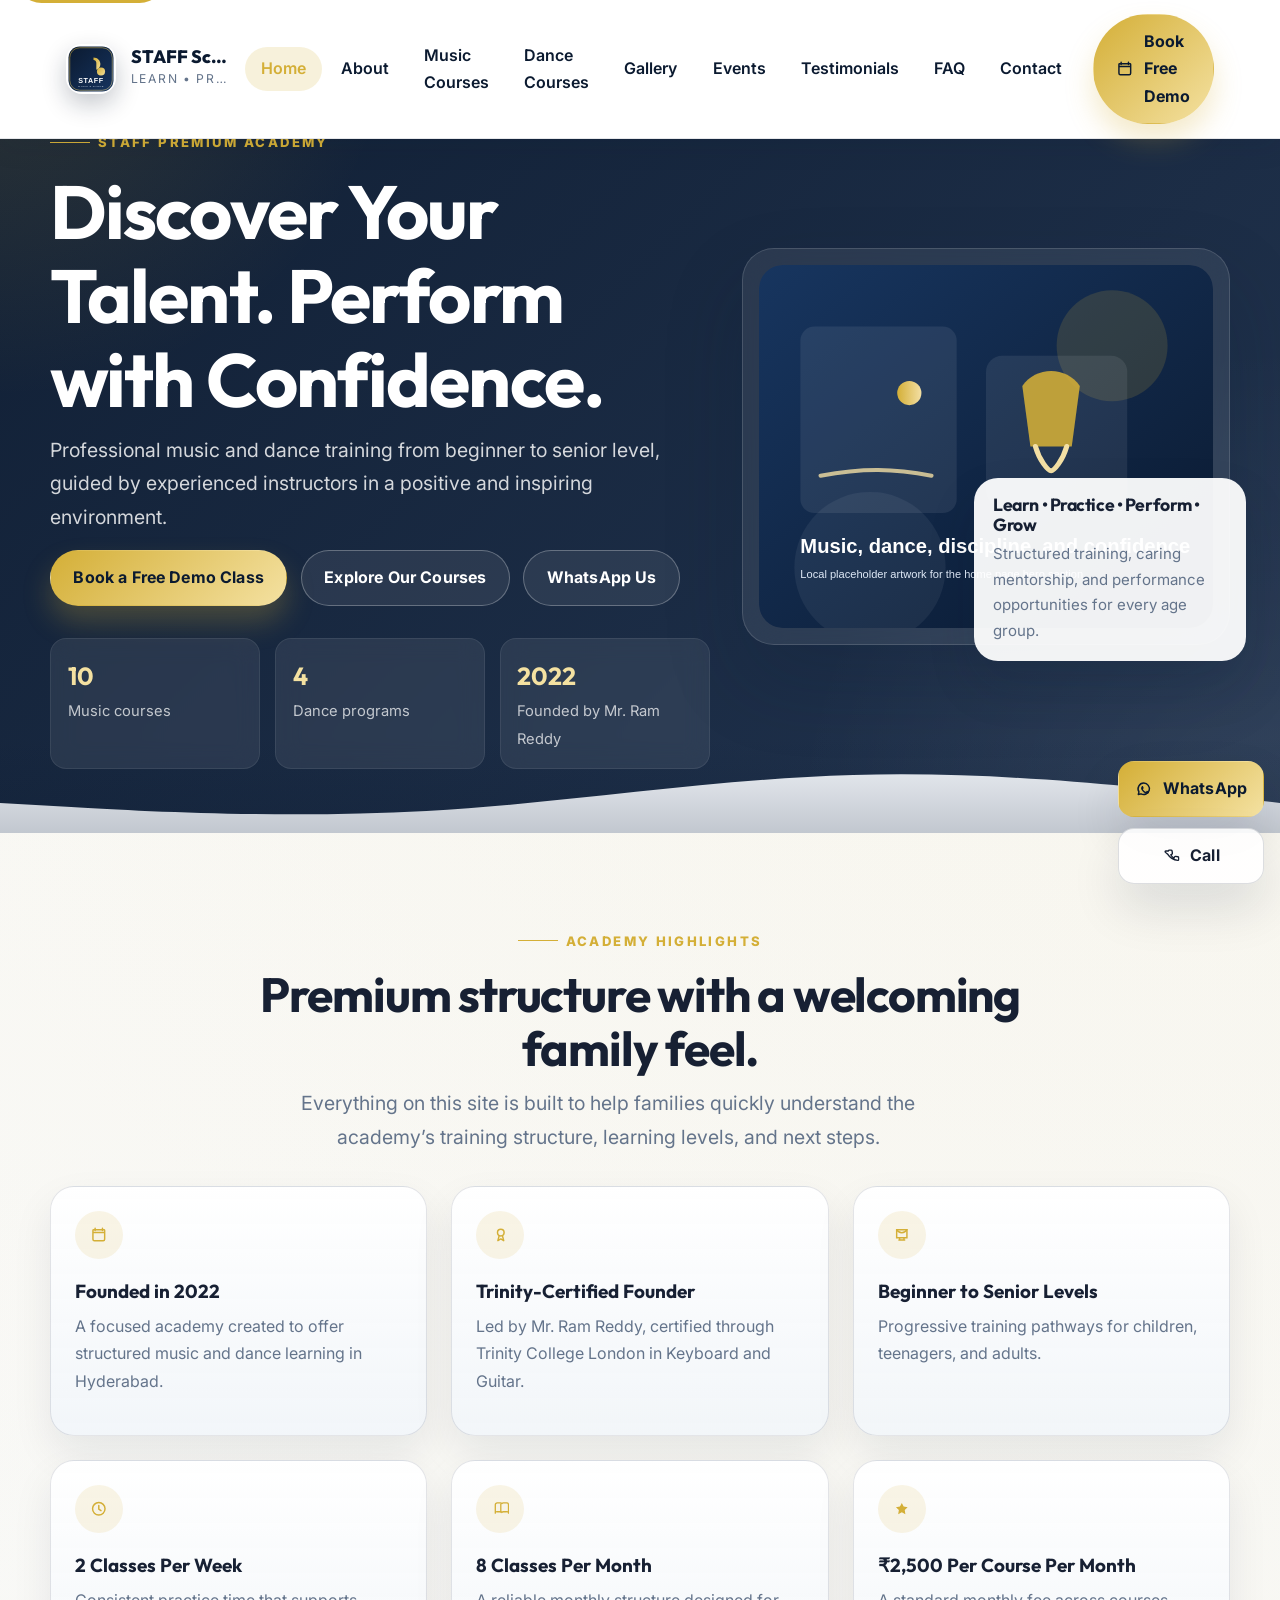
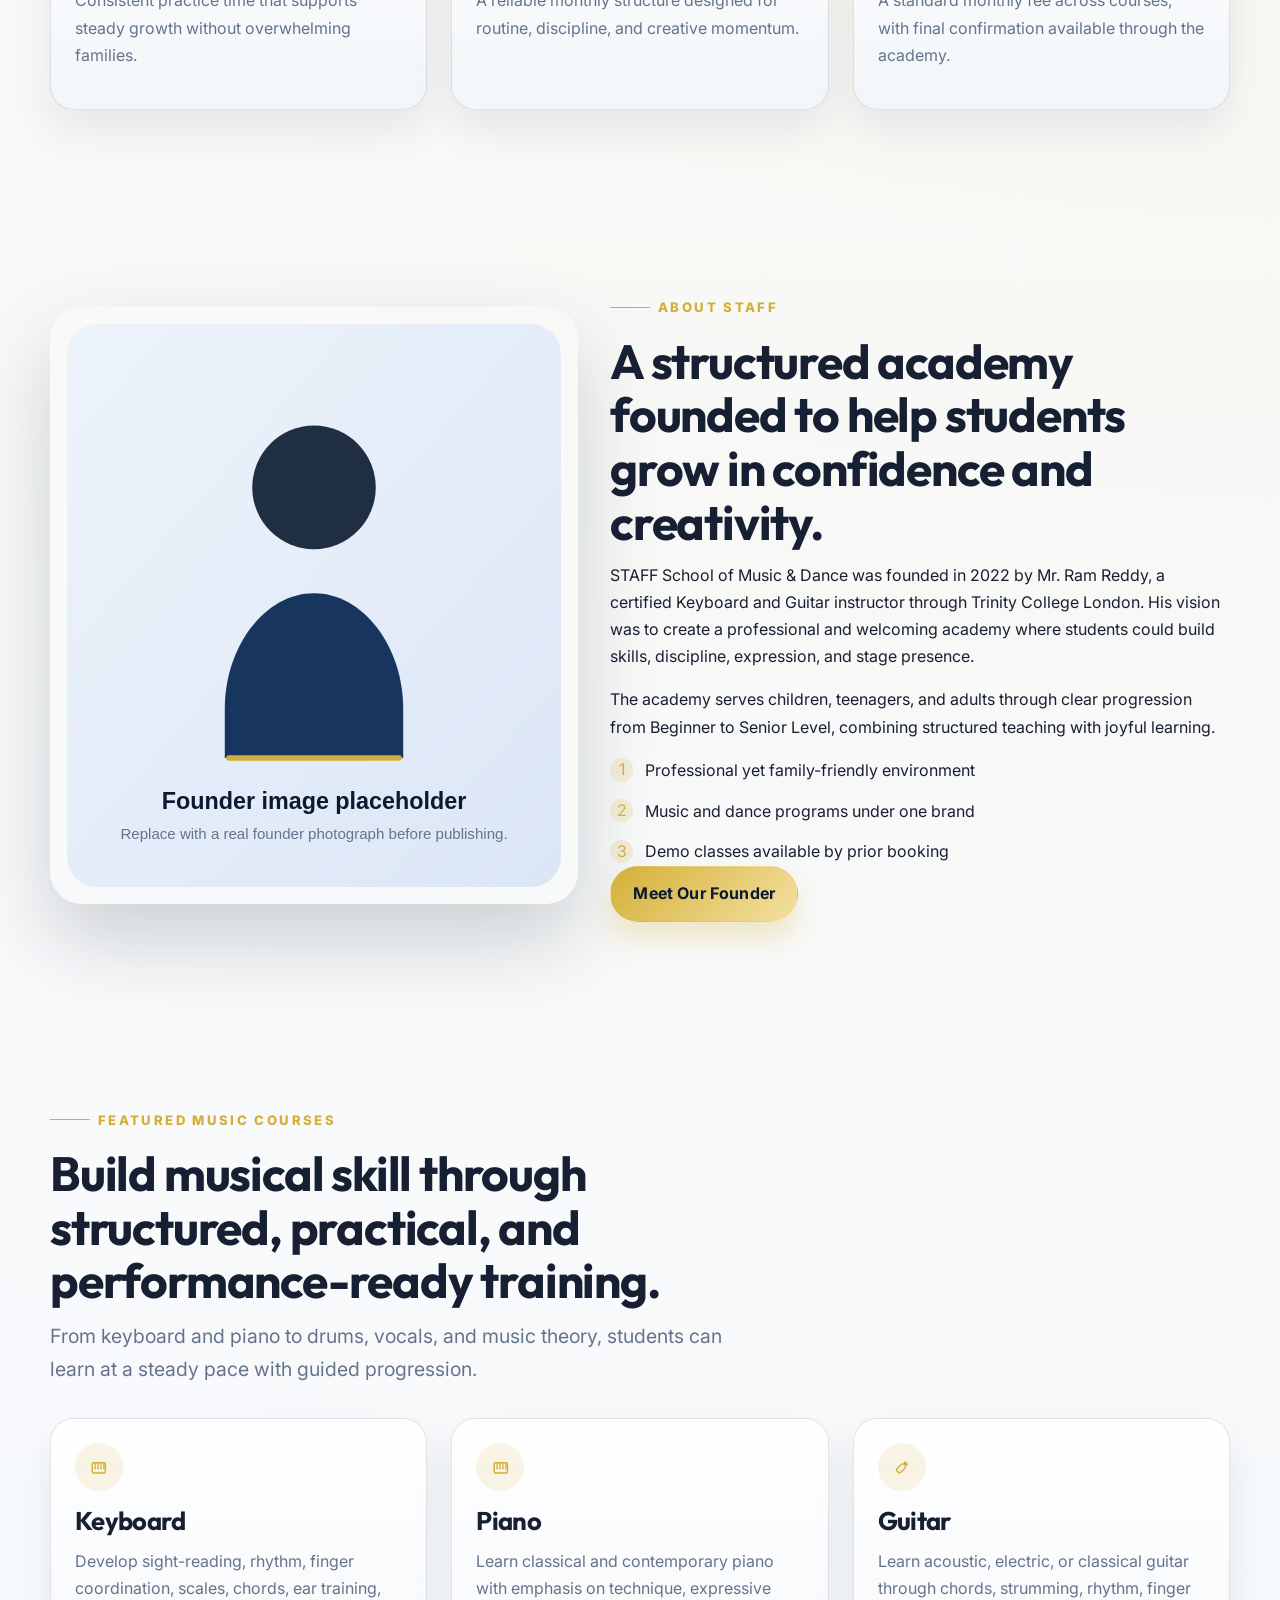
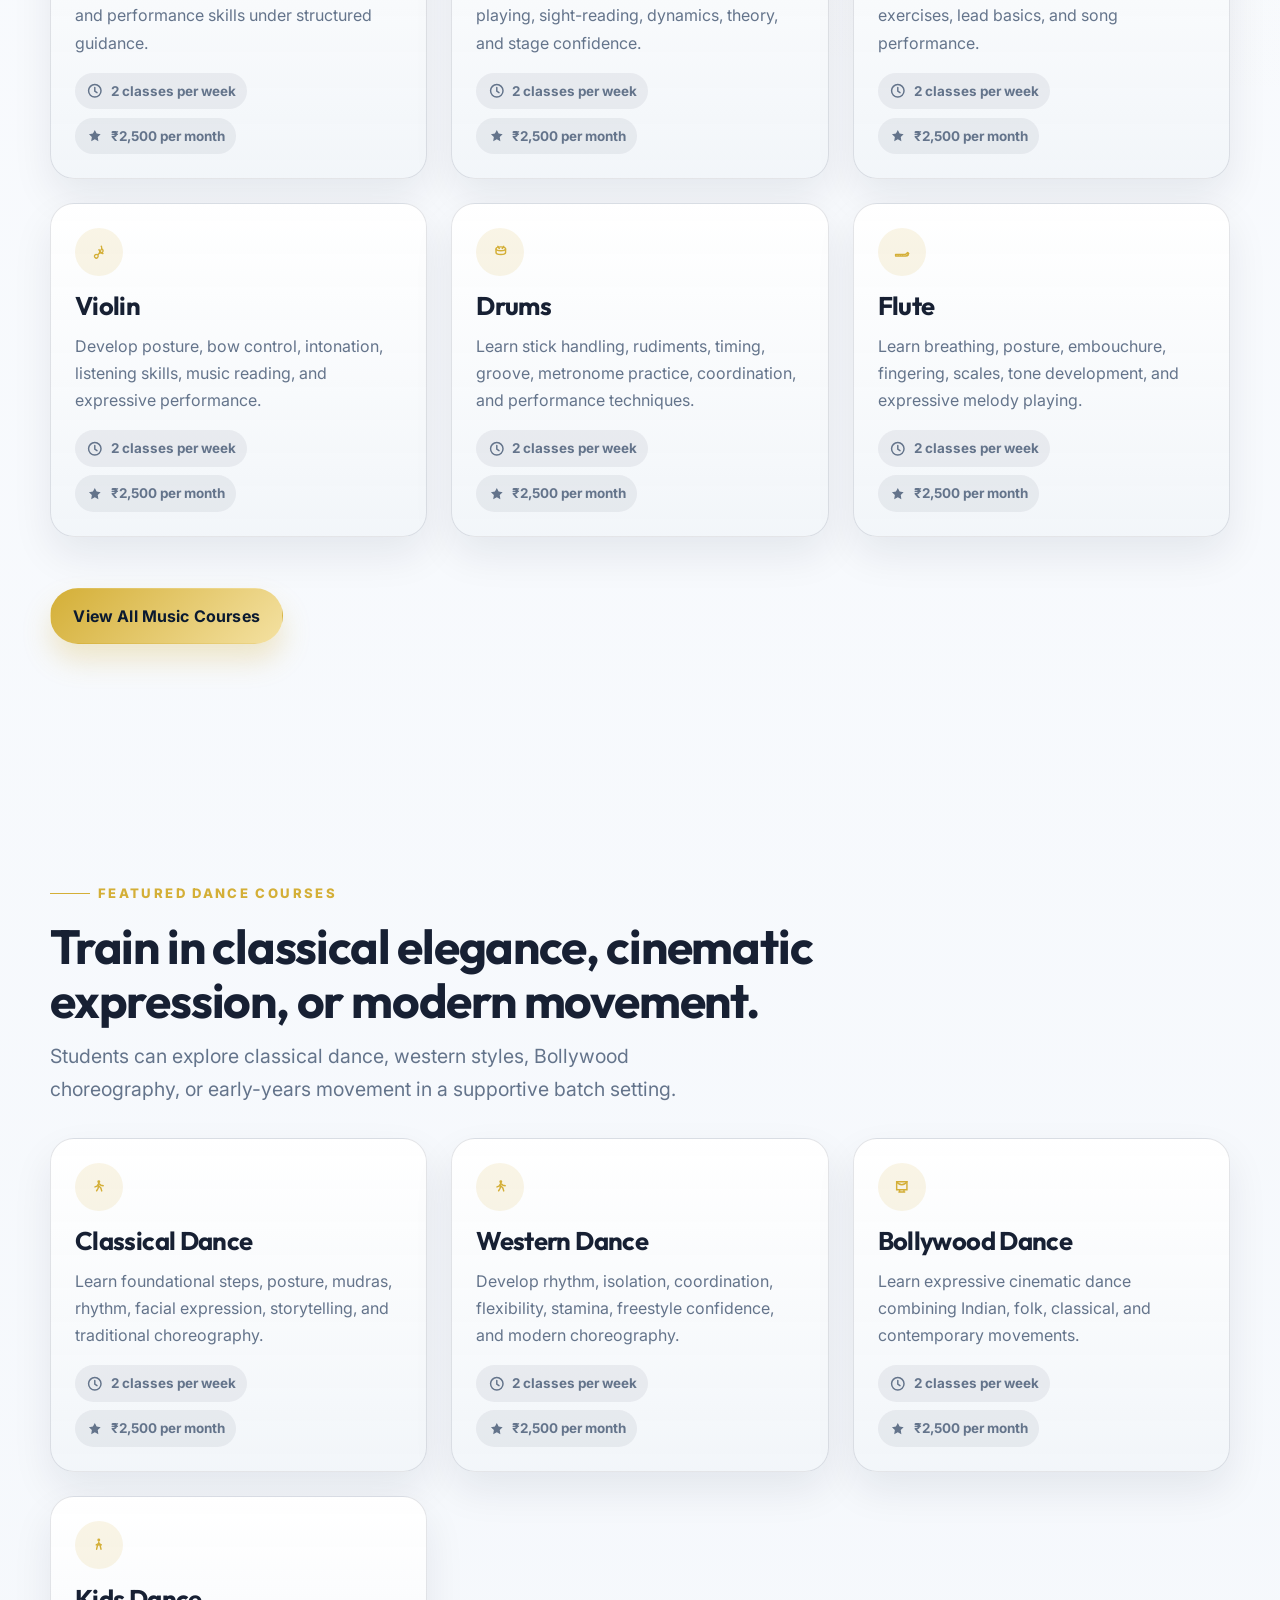
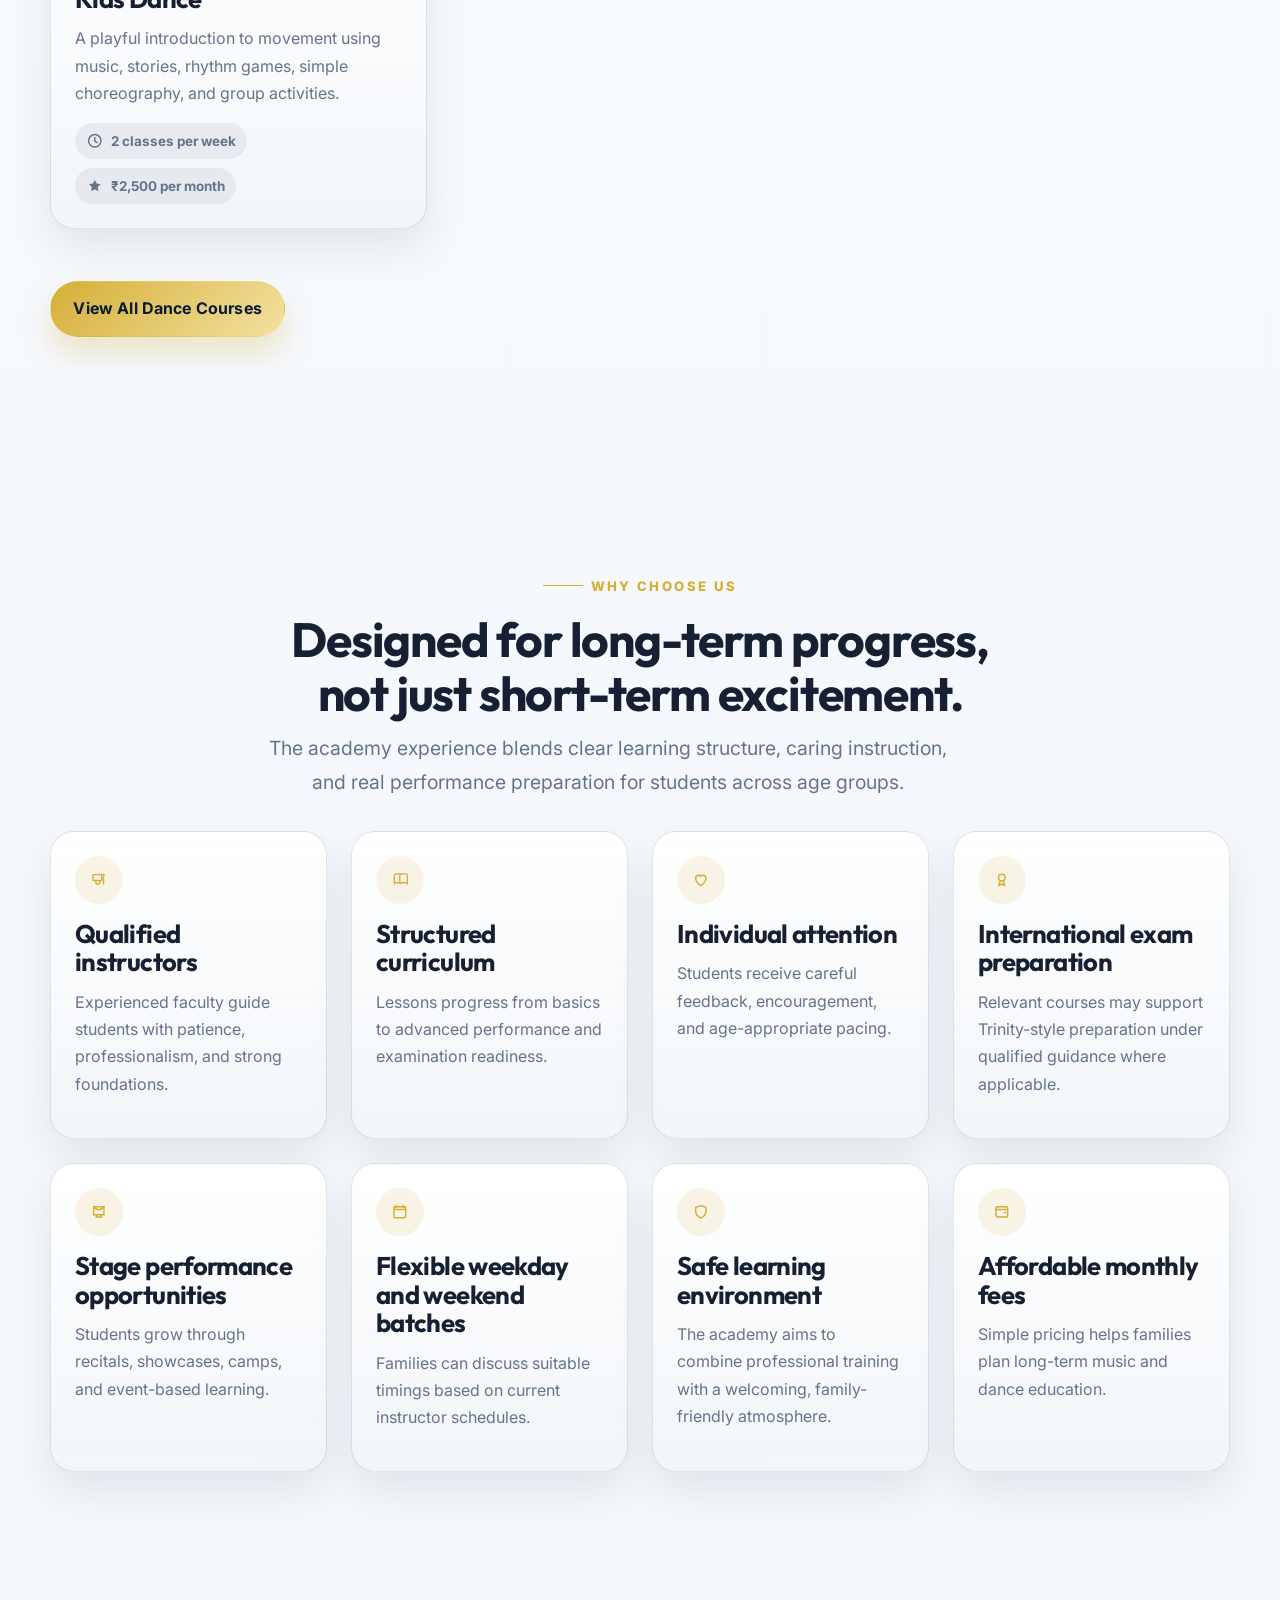
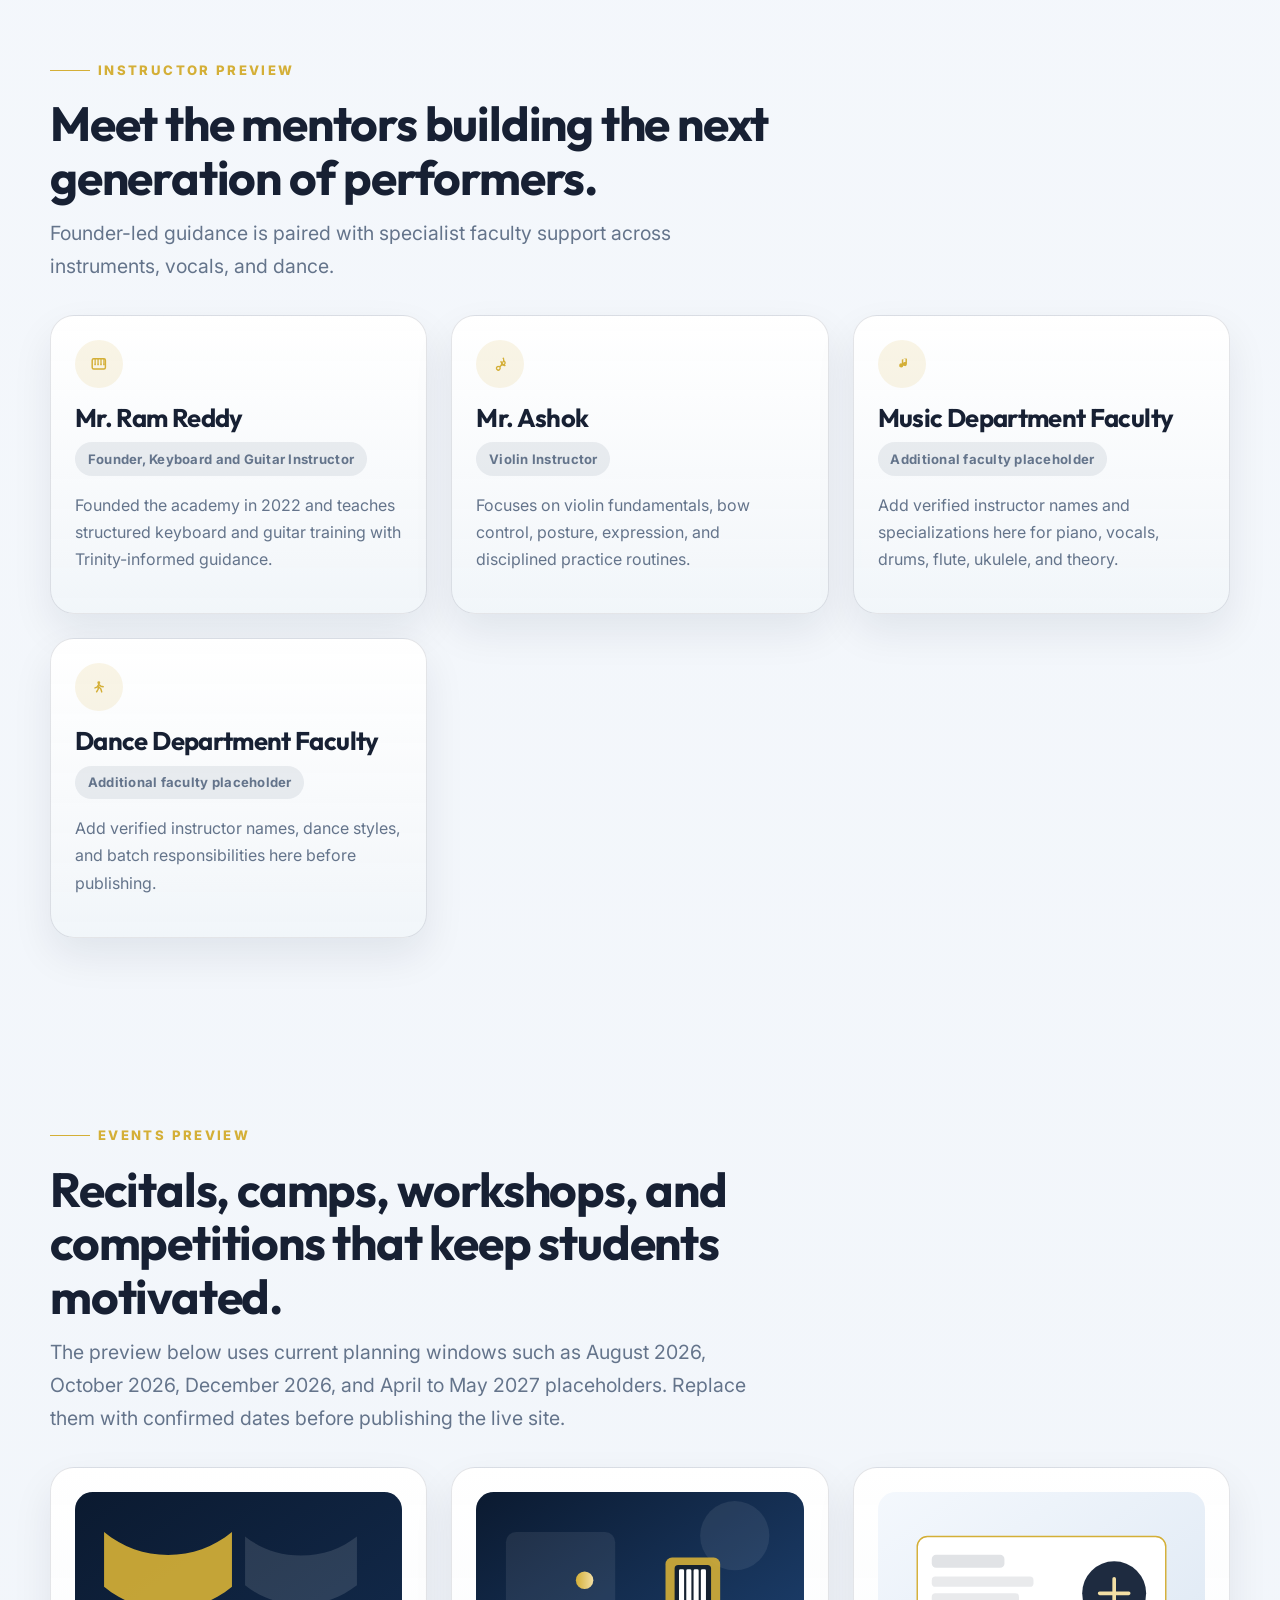
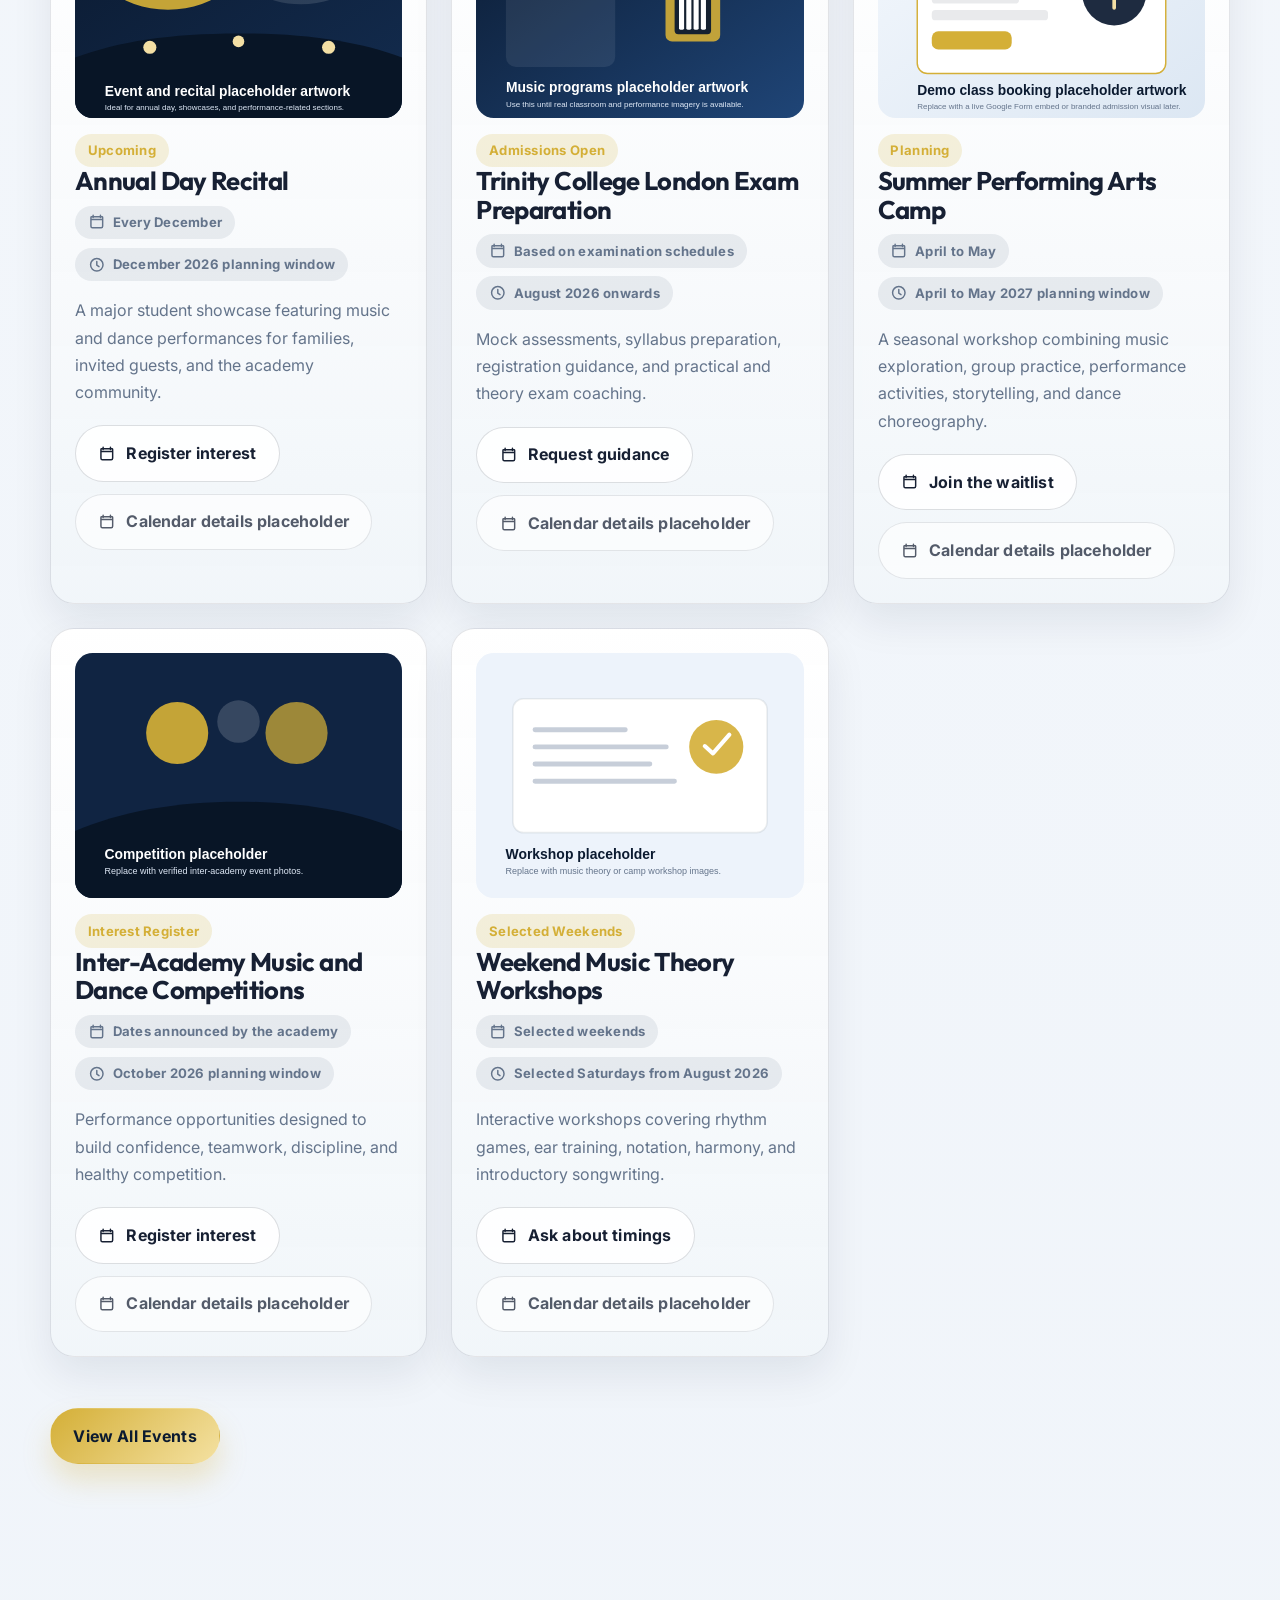
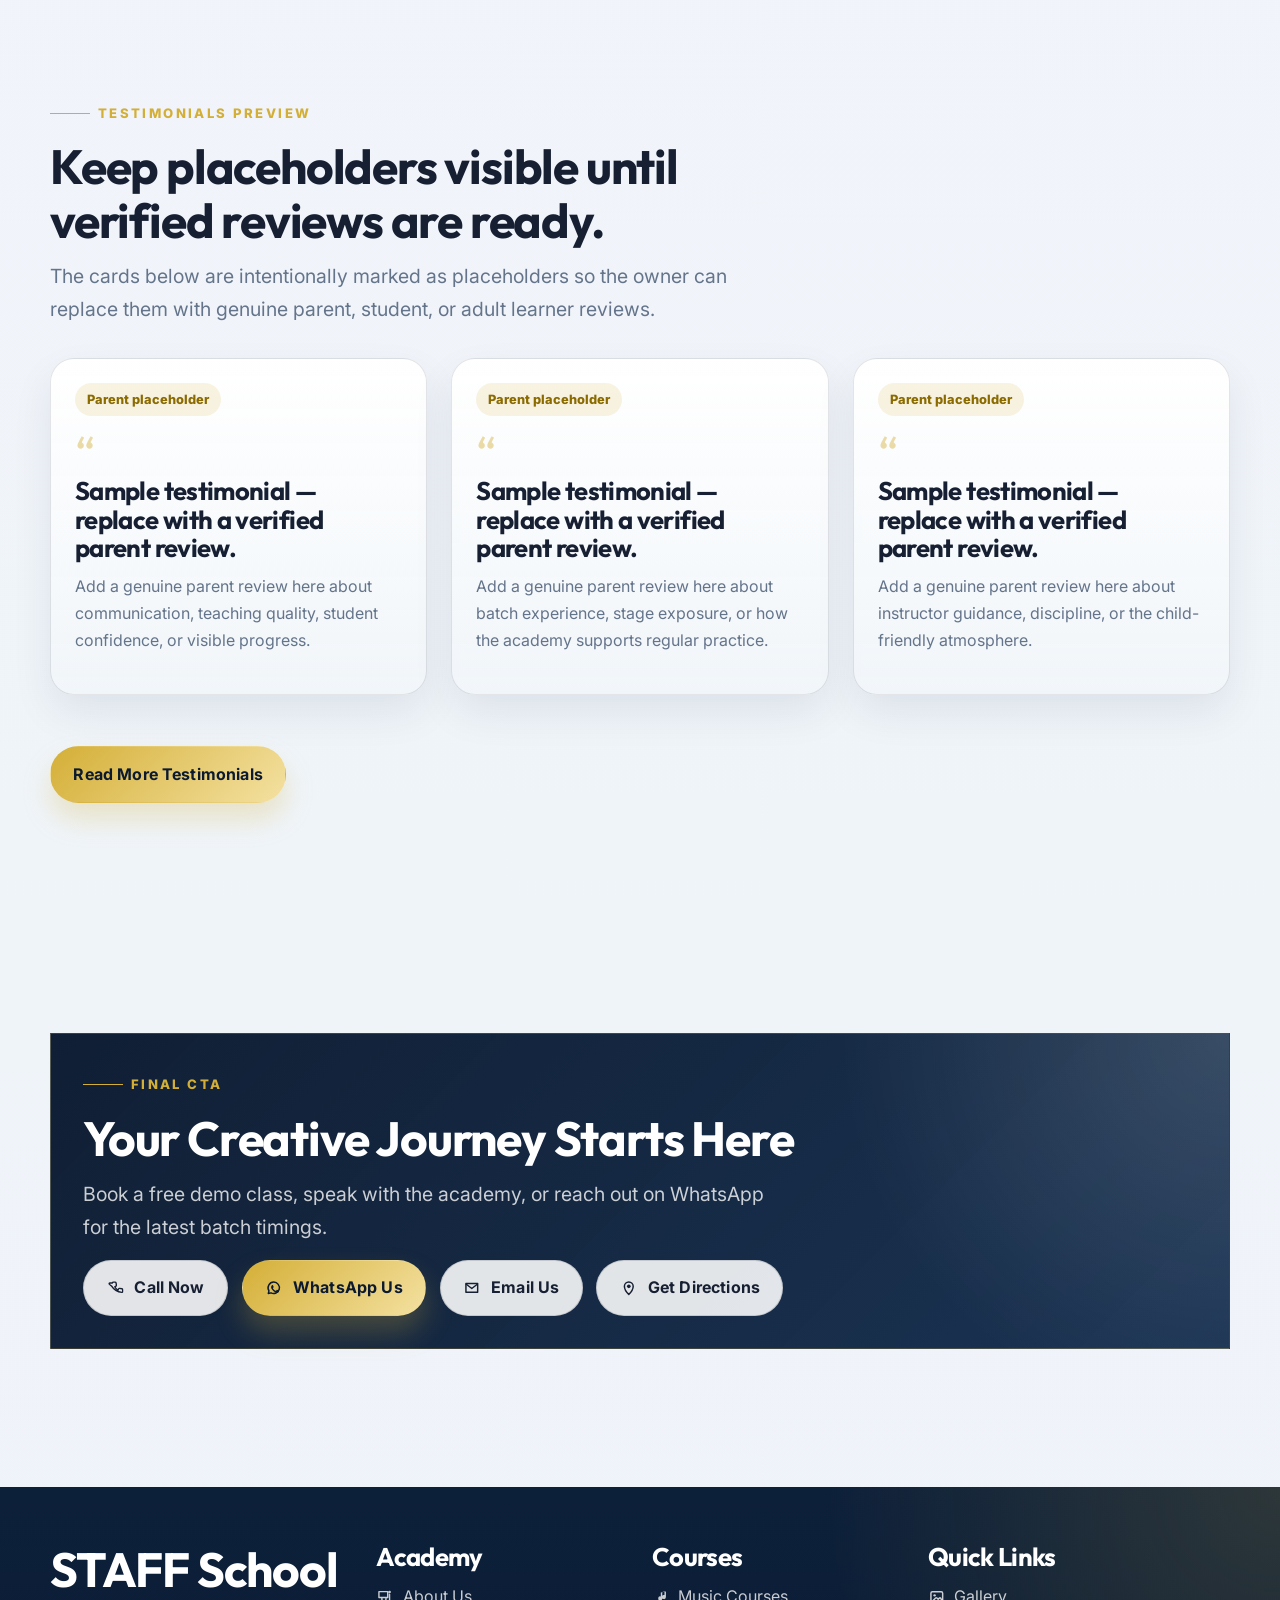
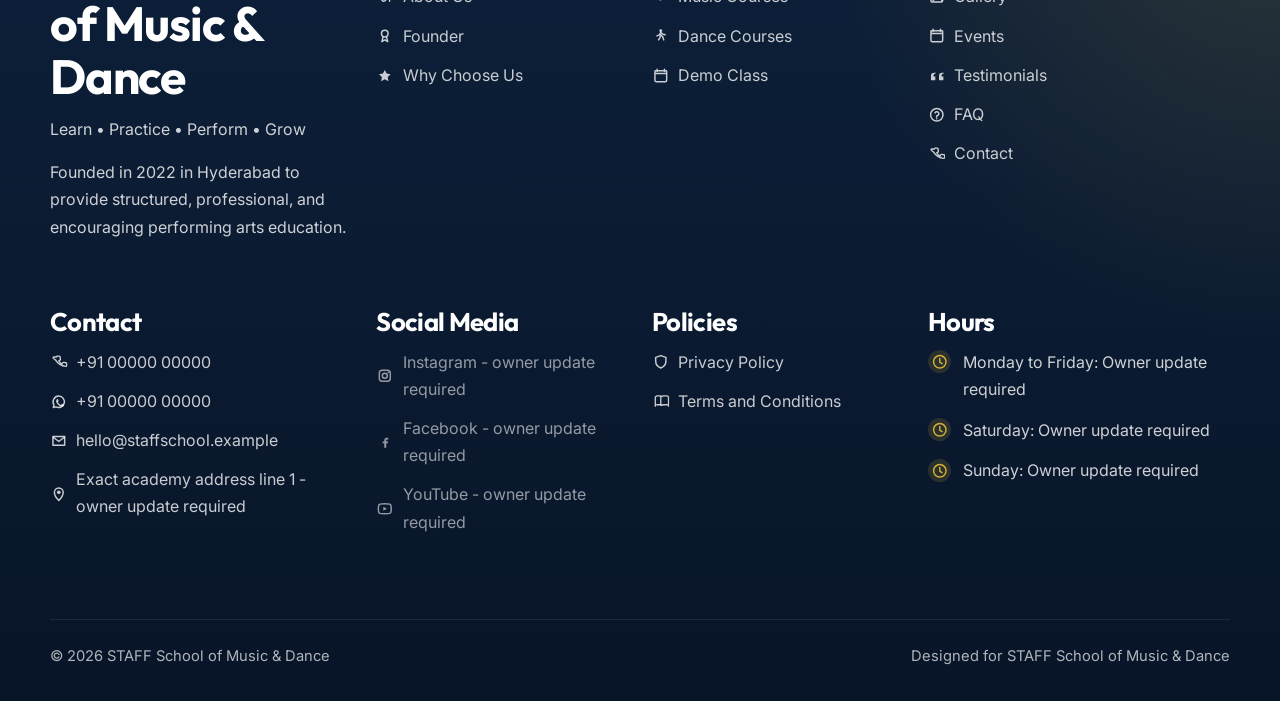
==== index.html @ 7f3d0a4c "Initial website rebuild" ====
<!DOCTYPE html>
<html lang="en">
  <head>
    <meta charset="UTF-8" />
    <meta name="viewport" content="width=device-width, initial-scale=1.0" />
    <title>STAFF School of Music &amp; Dance | Premium Music &amp; Dance Academy in Hyderabad</title>
    <meta
      name="description"
      content="Discover premium music and dance training in Hyderabad for children, teenagers, and adults at STAFF School of Music & Dance."
    />
    <!-- Replace YOUR-GITHUB-USERNAME in canonical and OG URLs before publishing. -->
    <link rel="canonical" href="https://YOUR-GITHUB-USERNAME.github.io/staff-school-website/" />
    <meta property="og:title" content="STAFF School of Music &amp; Dance" />
    <meta
      property="og:description"
      content="Professional music and dance training from beginner to senior level in a welcoming, performance-focused academy."
    />
    <meta property="og:type" content="website" />
    <meta property="og:url" content="https://YOUR-GITHUB-USERNAME.github.io/staff-school-website/" />
    <meta
      property="og:image"
      content="https://YOUR-GITHUB-USERNAME.github.io/staff-school-website/assets/images/og-cover.svg"
    />
    <meta name="twitter:card" content="summary_large_image" />
    <meta name="twitter:title" content="STAFF School of Music &amp; Dance" />
    <meta
      name="twitter:description"
      content="Learn, practice, perform, and grow through structured music and dance education in Hyderabad."
    />
    <meta
      name="twitter:image"
      content="https://YOUR-GITHUB-USERNAME.github.io/staff-school-website/assets/images/og-cover.svg"
    />
    <link rel="preconnect" href="https://fonts.googleapis.com" />
    <link rel="preconnect" href="https://fonts.gstatic.com" crossorigin />
    <link
      href="https://fonts.googleapis.com/css2?family=Inter:wght@400;500;600;700;800&family=Outfit:wght@500;600;700;800&display=swap"
      rel="stylesheet"
    />
    <link rel="stylesheet" href="assets/css/styles.css" />
    <script src="assets/js/config.js" defer></script>
    <script src="assets/js/main.js" defer></script>
  </head>
  <body data-page="home">
    <a class="skip-link" href="#main-content">Skip to content</a>
    <div data-site-header></div>

    <main id="main-content">
      <section class="hero-home">
        <div class="container hero-grid">
          <div class="hero-copy" data-reveal>
            <span class="eyebrow">STAFF Premium Academy</span>
            <h1>Discover Your Talent. Perform with Confidence.</h1>
            <p class="lead">
              Professional music and dance training from beginner to senior level, guided by experienced instructors in
              a positive and inspiring environment.
            </p>
            <div class="button-row">
              <a
                class="button button-primary"
                data-bind-href="forms.demoFormUrl"
                href="demo-class.html"
                target="_blank"
                rel="noreferrer"
                >Book a Free Demo Class</a
              >
              <a class="button button-ghost" href="music-courses.html">Explore Our Courses</a>
              <a class="button button-ghost" data-bind-href="contact.whatsappHref" href="#">WhatsApp Us</a>
            </div>
            <div class="hero-kpis">
              <div class="hero-kpi">
                <strong>10</strong>
                <span>Music courses</span>
              </div>
              <div class="hero-kpi">
                <strong>4</strong>
                <span>Dance programs</span>
              </div>
              <div class="hero-kpi">
                <strong>2022</strong>
                <span>Founded by Mr. Ram Reddy</span>
              </div>
            </div>
          </div>
          <div class="hero-art" data-reveal>
            <div class="image-card">
              <img
                src="assets/images/hero-studio.svg"
                alt="Illustrated placeholder showing a premium music and dance training studio concept"
                width="900"
                height="720"
              />
            </div>
            <aside class="floating-card">
              <h3>Learn • Practice • Perform • Grow</h3>
              <p>Structured training, caring mentorship, and performance opportunities for every age group.</p>
            </aside>
          </div>
        </div>
        <svg class="hero-wave" viewBox="0 0 1440 120" preserveAspectRatio="none" aria-hidden="true">
          <path
            fill="currentColor"
            d="M0,80L80,85.3C160,91,320,101,480,90.7C640,80,800,48,960,42.7C1120,37,1280,59,1360,69.3L1440,80L1440,120L1360,120C1280,120,1120,120,960,120C800,120,640,120,480,120C320,120,160,120,80,120L0,120Z"
          ></path>
        </svg>
      </section>

      <section class="section">
        <div class="container">
          <div class="section-head is-centered" data-reveal>
            <span class="eyebrow">Academy Highlights</span>
            <h2>Premium structure with a welcoming family feel.</h2>
            <p class="lead">
              Everything on this site is built to help families quickly understand the academy’s training structure,
              learning levels, and next steps.
            </p>
          </div>
          <div data-render="home-highlights"></div>
        </div>
      </section>

      <section class="section">
        <div class="container split-layout">
          <div class="image-card" data-reveal>
            <img
              src="assets/images/founder-placeholder.svg"
              alt="Illustrated placeholder portrait for the academy founder"
              width="720"
              height="820"
            />
          </div>
          <div data-reveal>
            <span class="eyebrow">About STAFF</span>
            <h2>A structured academy founded to help students grow in confidence and creativity.</h2>
            <p>
              STAFF School of Music &amp; Dance was founded in 2022 by Mr. Ram Reddy, a certified Keyboard and Guitar
              instructor through Trinity College London. His vision was to create a professional and welcoming academy
              where students could build skills, discipline, expression, and stage presence.
            </p>
            <p>
              The academy serves children, teenagers, and adults through clear progression from Beginner to Senior
              Level, combining structured teaching with joyful learning.
            </p>
            <ul class="check-list">
              <li><span class="list-bullet">1</span><span>Professional yet family-friendly environment</span></li>
              <li><span class="list-bullet">2</span><span>Music and dance programs under one brand</span></li>
              <li><span class="list-bullet">3</span><span>Demo classes available by prior booking</span></li>
            </ul>
            <div class="button-row">
              <a class="button button-primary" href="about.html">Meet Our Founder</a>
            </div>
          </div>
        </div>
      </section>

      <section class="section">
        <div class="container">
          <div class="section-head" data-reveal>
            <span class="eyebrow">Featured Music Courses</span>
            <h2>Build musical skill through structured, practical, and performance-ready training.</h2>
            <p class="lead">
              From keyboard and piano to drums, vocals, and music theory, students can learn at a steady pace with
              guided progression.
            </p>
          </div>
          <div data-render="featured-courses" data-course-type="music" data-limit="6"></div>
          <div class="section-sm">
            <a class="button button-primary" href="music-courses.html">View All Music Courses</a>
          </div>
        </div>
      </section>

      <section class="section">
        <div class="container">
          <div class="section-head" data-reveal>
            <span class="eyebrow">Featured Dance Courses</span>
            <h2>Train in classical elegance, cinematic expression, or modern movement.</h2>
            <p class="lead">
              Students can explore classical dance, western styles, Bollywood choreography, or early-years movement in
              a supportive batch setting.
            </p>
          </div>
          <div data-render="featured-courses" data-course-type="dance" data-limit="4"></div>
          <div class="section-sm">
            <a class="button button-primary" href="dance-courses.html">View All Dance Courses</a>
          </div>
        </div>
      </section>

      <section class="section" id="why-choose-us">
        <div class="container">
          <div class="section-head is-centered" data-reveal>
            <span class="eyebrow">Why Choose Us</span>
            <h2>Designed for long-term progress, not just short-term excitement.</h2>
            <p class="lead">
              The academy experience blends clear learning structure, caring instruction, and real performance
              preparation for students across age groups.
            </p>
          </div>
          <div data-render="why-choose-us"></div>
        </div>
      </section>

      <section class="section">
        <div class="container">
          <div class="section-head" data-reveal>
            <span class="eyebrow">Instructor Preview</span>
            <h2>Meet the mentors building the next generation of performers.</h2>
            <p class="lead">
              Founder-led guidance is paired with specialist faculty support across instruments, vocals, and dance.
            </p>
          </div>
          <div data-render="instructors" data-limit="4"></div>
        </div>
      </section>

      <section class="section">
        <div class="container">
          <div class="section-head" data-reveal>
            <span class="eyebrow">Events Preview</span>
            <h2>Recitals, camps, workshops, and competitions that keep students motivated.</h2>
            <p class="lead">
              The preview below uses current planning windows such as August 2026, October 2026, December 2026, and
              April to May 2027 placeholders. Replace them with confirmed dates before publishing the live site.
            </p>
          </div>
          <div data-render="events-grid" data-preview="true" data-limit="5"></div>
          <div class="section-sm">
            <a class="button button-primary" href="events.html">View All Events</a>
          </div>
        </div>
      </section>

      <section class="section">
        <div class="container">
          <div class="section-head" data-reveal>
            <span class="eyebrow">Testimonials Preview</span>
            <h2>Keep placeholders visible until verified reviews are ready.</h2>
            <p class="lead">
              The cards below are intentionally marked as placeholders so the owner can replace them with genuine
              parent, student, or adult learner reviews.
            </p>
          </div>
          <div data-render="testimonials" data-group="parent" data-limit="3"></div>
          <div class="section-sm">
            <a class="button button-primary" href="testimonials.html">Read More Testimonials</a>
          </div>
        </div>
      </section>

      <section class="section">
        <div class="container">
          <div class="panel-accent cta-band" data-reveal>
            <span class="eyebrow">Final CTA</span>
            <h2>Your Creative Journey Starts Here</h2>
            <p class="lead">
              Book a free demo class, speak with the academy, or reach out on WhatsApp for the latest batch timings.
            </p>
            <div data-render="contact-actions"></div>
          </div>
        </div>
      </section>
    </main>

    <div data-site-footer></div>
    <div data-floating-actions></div>
  </body>
</html>
---- assets/css/styles.css ----
:root {
  --color-navy: #0b1a30;
  --color-navy-soft: #102442;
  --color-gold: #d4af37;
  --color-gold-soft: #f4e1a1;
  --color-white: #ffffff;
  --color-soft: #f1f5f9;
  --color-soft-alt: #e7edf5;
  --color-text: #172033;
  --color-muted: #64748b;
  --color-border: rgba(11, 26, 48, 0.11);
  --color-shadow: rgba(11, 26, 48, 0.14);
  --gradient-hero: linear-gradient(135deg, rgba(11, 26, 48, 0.98), rgba(16, 36, 66, 0.92));
  --gradient-surface: linear-gradient(180deg, rgba(255, 255, 255, 0.96), rgba(241, 245, 249, 0.92));
  --gradient-accent: linear-gradient(135deg, #d4af37, #f4e1a1);
  --radius-xs: 0.75rem;
  --radius-sm: 1rem;
  --radius-md: 1.5rem;
  --radius-lg: 2rem;
  --shadow-sm: 0 18px 40px rgba(11, 26, 48, 0.08);
  --shadow-md: 0 24px 50px rgba(11, 26, 48, 0.12);
  --shadow-lg: 0 36px 80px rgba(11, 26, 48, 0.18);
  --max-width: 1180px;
  --header-offset: 5rem;
  --transition: 220ms ease;
}

*,
*::before,
*::after {
  box-sizing: border-box;
}

html {
  scroll-behavior: smooth;
}

body {
  margin: 0;
  font-family: "Inter", "Segoe UI", Roboto, Helvetica, Arial, sans-serif;
  color: var(--color-text);
  background:
    radial-gradient(circle at top right, rgba(212, 175, 55, 0.1), transparent 28%),
    linear-gradient(180deg, #fcfdff 0%, #f5f8fc 44%, #eef3f9 100%);
  line-height: 1.7;
}

body.nav-open,
body.lightbox-open {
  overflow: hidden;
}

img {
  display: block;
  max-width: 100%;
}

a {
  color: inherit;
  text-decoration: none;
}

button,
input,
select,
textarea {
  font: inherit;
}

button {
  cursor: pointer;
}

iframe {
  width: 100%;
  border: 0;
}

h1,
h2,
h3,
h4,
h5,
h6 {
  margin: 0 0 0.75rem;
  font-family: "Outfit", "Avenir Next", "Segoe UI", sans-serif;
  line-height: 1.12;
  letter-spacing: -0.025em;
}

h1 {
  font-size: clamp(2.5rem, 6vw, 4.7rem);
}

h2 {
  font-size: clamp(2rem, 4vw, 3rem);
}

h3 {
  font-size: clamp(1.25rem, 2vw, 1.6rem);
}

p {
  margin: 0 0 1rem;
}

ul,
ol {
  margin: 0;
  padding-left: 1.2rem;
}

::selection {
  background: rgba(212, 175, 55, 0.28);
}

:focus-visible {
  outline: 3px solid rgba(212, 175, 55, 0.72);
  outline-offset: 3px;
}

.skip-link {
  position: absolute;
  left: 1rem;
  top: -3rem;
  z-index: 999;
  padding: 0.75rem 1rem;
  border-radius: 999px;
  background: var(--color-gold);
  color: var(--color-navy);
  font-weight: 700;
  transition: top var(--transition);
}

.skip-link:focus {
  top: 1rem;
}

.container {
  width: min(var(--max-width), calc(100% - 2rem));
  margin: 0 auto;
}

.section {
  padding: clamp(4rem, 7vw, 6.5rem) 0;
}

.section-sm {
  padding: clamp(2.5rem, 4vw, 3.5rem) 0;
}

.section-head {
  max-width: 48rem;
  margin-bottom: 2rem;
}

.section-head.is-centered {
  margin-inline: auto;
  text-align: center;
}

.eyebrow {
  display: inline-flex;
  align-items: center;
  gap: 0.5rem;
  margin-bottom: 1rem;
  color: var(--color-gold);
  font-size: 0.82rem;
  font-weight: 800;
  letter-spacing: 0.18em;
  text-transform: uppercase;
}

.eyebrow::before {
  content: "";
  width: 2.5rem;
  height: 1px;
  background: currentColor;
}

.lead {
  font-size: clamp(1.05rem, 2vw, 1.22rem);
  color: var(--color-muted);
  max-width: 44rem;
}

.page-inner .lead {
  max-width: 42rem;
}

.surface {
  background: rgba(255, 255, 255, 0.82);
  border: 1px solid rgba(255, 255, 255, 0.55);
  backdrop-filter: blur(16px);
}

.panel {
  background: var(--gradient-surface);
  border: 1px solid var(--color-border);
  border-radius: var(--radius-md);
  box-shadow: var(--shadow-sm);
}

.panel-dark {
  color: var(--color-white);
  background:
    radial-gradient(circle at top right, rgba(212, 175, 55, 0.18), transparent 30%),
    linear-gradient(145deg, rgba(11, 26, 48, 0.97), rgba(16, 36, 66, 0.96));
  border: 1px solid rgba(212, 175, 55, 0.16);
  box-shadow: var(--shadow-md);
}

.panel-accent {
  background:
    radial-gradient(circle at top right, rgba(255, 255, 255, 0.14), transparent 32%),
    linear-gradient(135deg, rgba(11, 26, 48, 0.98), rgba(18, 43, 76, 0.96));
  color: var(--color-white);
  border: 1px solid rgba(212, 175, 55, 0.22);
}

.grid {
  display: grid;
  gap: 1.5rem;
}

.grid-2 {
  grid-template-columns: repeat(2, minmax(0, 1fr));
}

.grid-3 {
  grid-template-columns: repeat(3, minmax(0, 1fr));
}

.grid-4 {
  grid-template-columns: repeat(4, minmax(0, 1fr));
}

.button-row {
  display: flex;
  flex-wrap: wrap;
  gap: 0.85rem;
}

.button {
  display: inline-flex;
  align-items: center;
  justify-content: center;
  gap: 0.65rem;
  min-height: 3.2rem;
  padding: 0.85rem 1.4rem;
  border-radius: 999px;
  border: 1px solid transparent;
  font-weight: 700;
  letter-spacing: 0.01em;
  transition:
    transform var(--transition),
    box-shadow var(--transition),
    background-color var(--transition),
    border-color var(--transition),
    color var(--transition);
}

.button:hover,
.button:focus-visible {
  transform: translateY(-1px);
}

.button-primary {
  background: var(--gradient-accent);
  color: var(--color-navy);
  box-shadow: 0 16px 28px rgba(212, 175, 55, 0.26);
}

.button-primary:hover,
.button-primary:focus-visible {
  box-shadow: 0 20px 34px rgba(212, 175, 55, 0.34);
}

.button-secondary {
  border-color: rgba(11, 26, 48, 0.14);
  background: rgba(255, 255, 255, 0.88);
  color: var(--color-text);
}

.button-secondary:hover,
.button-secondary:focus-visible {
  border-color: rgba(11, 26, 48, 0.2);
  box-shadow: var(--shadow-sm);
}

.button-ghost {
  border-color: rgba(255, 255, 255, 0.28);
  background: rgba(255, 255, 255, 0.08);
  color: var(--color-white);
}

.button-ghost:hover,
.button-ghost:focus-visible {
  background: rgba(255, 255, 255, 0.16);
  box-shadow: var(--shadow-sm);
}

.button.is-disabled,
.link-chip.is-disabled,
.footer-link.is-disabled {
  cursor: default;
  opacity: 0.72;
}

.micro-note {
  display: block;
  margin-top: 0.4rem;
  color: var(--color-muted);
  font-size: 0.88rem;
}

.pill {
  display: inline-flex;
  align-items: center;
  gap: 0.45rem;
  padding: 0.35rem 0.8rem;
  border-radius: 999px;
  font-size: 0.82rem;
  font-weight: 700;
  letter-spacing: 0.02em;
}

.pill-muted {
  background: rgba(100, 116, 139, 0.12);
  color: var(--color-muted);
}

.pill-gold {
  background: rgba(212, 175, 55, 0.18);
  color: var(--color-gold);
}

.site-header {
  position: fixed;
  top: 0;
  left: 0;
  right: 0;
  z-index: 50;
  padding-top: 0;
}

.header-shell {
  background: var(--color-white);
  border-bottom: 1px solid rgba(11, 26, 48, 0.1);
  box-shadow: 0 10px 24px rgba(11, 26, 48, 0.08);
}

.navbar {
  display: flex;
  align-items: center;
  justify-content: space-between;
  gap: 1rem;
  min-height: var(--header-offset);
  padding: 0.85rem 1rem;
  background: transparent;
}

.brand {
  display: inline-flex;
  align-items: center;
  gap: 0.9rem;
  min-width: 0;
}

.brand-mark {
  width: 3.15rem;
  height: 3.15rem;
  flex: none;
  border-radius: 1rem;
  box-shadow: 0 10px 24px rgba(11, 26, 48, 0.24);
}

.brand-copy {
  min-width: 0;
  max-width: min(100%, 30rem);
  display: grid;
  gap: 0.1rem;
}

.brand-title {
  display: block;
  font-family: "Outfit", "Avenir Next", sans-serif;
  color: var(--color-navy);
  font-size: 1.12rem;
  font-weight: 800;
  line-height: 1.05;
  white-space: nowrap;
  overflow: hidden;
  text-overflow: ellipsis;
}

.brand-title-short {
  display: none;
}

.brand-subtitle {
  display: block;
  color: var(--color-muted);
  font-size: 0.76rem;
  letter-spacing: 0.14em;
  text-transform: uppercase;
  white-space: nowrap;
  overflow: hidden;
  text-overflow: ellipsis;
}

.nav-panel {
  display: flex;
  align-items: center;
  gap: 0.9rem;
}

.nav-links {
  display: flex;
  align-items: center;
  gap: 0.2rem;
  padding: 0;
  margin: 0;
  list-style: none;
}

.nav-link {
  display: inline-flex;
  align-items: center;
  min-height: 2.75rem;
  padding: 0 1rem;
  border-radius: 999px;
  color: var(--color-navy);
  font-weight: 600;
  transition: background-color var(--transition), color var(--transition);
}

.nav-link:hover,
.nav-link:focus-visible {
  background: rgba(11, 26, 48, 0.06);
  color: var(--color-navy);
}

.nav-link.is-active,
.nav-link[aria-current="page"] {
  background: rgba(212, 175, 55, 0.18);
  color: var(--color-gold);
}

.menu-toggle {
  display: none;
  align-items: center;
  justify-content: center;
  width: 3rem;
  height: 3rem;
  padding: 0;
  border: 1px solid rgba(11, 26, 48, 0.12);
  border-radius: 999px;
  background: var(--color-white);
  color: var(--color-navy);
  flex: none;
}

.menu-toggle .icon-close {
  display: none;
}

.site-header.is-menu-open .menu-toggle .icon-menu {
  display: none;
}

.site-header.is-menu-open .menu-toggle .icon-close {
  display: block;
}

.page-hero,
.hero-home {
  position: relative;
  overflow: clip;
  color: var(--color-white);
  background:
    radial-gradient(circle at top left, rgba(212, 175, 55, 0.16), transparent 26%),
    radial-gradient(circle at bottom right, rgba(255, 255, 255, 0.08), transparent 32%),
    var(--gradient-hero);
}

.hero-home {
  padding: calc(var(--header-offset) + 2.75rem) 0 4rem;
}

.page-hero {
  padding: calc(var(--header-offset) + 2rem) 0 3.5rem;
}

.hero-home::after,
.page-hero::after {
  content: "";
  position: absolute;
  inset: auto 0 0 0;
  height: 6rem;
  background: linear-gradient(180deg, transparent, rgba(11, 26, 48, 0.22));
  pointer-events: none;
}

.hero-grid {
  position: relative;
  z-index: 1;
  display: grid;
  grid-template-columns: minmax(0, 1.15fr) minmax(320px, 0.85fr);
  gap: 2rem;
  align-items: center;
}

.hero-grid--compact {
  grid-template-columns: minmax(0, 1.15fr) minmax(280px, 0.75fr);
}

.hero-copy .lead,
.page-hero .lead {
  color: rgba(255, 255, 255, 0.82);
}

.hero-kpis {
  display: grid;
  grid-template-columns: repeat(3, minmax(0, 1fr));
  gap: 0.9rem;
  margin-top: 2rem;
}

.hero-kpi {
  padding: 1rem 1.05rem;
  border-radius: var(--radius-sm);
  background: rgba(255, 255, 255, 0.08);
  border: 1px solid rgba(255, 255, 255, 0.08);
  backdrop-filter: blur(12px);
}

.hero-kpi strong {
  display: block;
  font-family: "Outfit", "Avenir Next", sans-serif;
  font-size: 1.55rem;
  color: var(--color-gold-soft);
}

.hero-kpi span {
  color: rgba(255, 255, 255, 0.72);
  font-size: 0.92rem;
}

.hero-art,
.image-card {
  position: relative;
}

.image-card {
  padding: 1rem;
  border-radius: var(--radius-lg);
  background: rgba(255, 255, 255, 0.08);
  border: 1px solid rgba(255, 255, 255, 0.14);
  backdrop-filter: blur(20px);
  box-shadow: var(--shadow-lg);
}

.image-card img {
  width: 100%;
  height: auto;
  border-radius: calc(var(--radius-lg) - 0.5rem);
}

.floating-card {
  position: absolute;
  right: -1rem;
  bottom: -1rem;
  max-width: 17rem;
  padding: 1.1rem 1.2rem;
  border-radius: var(--radius-md);
  background: rgba(255, 255, 255, 0.94);
  color: var(--color-text);
  box-shadow: var(--shadow-md);
}

.floating-card h3 {
  margin-bottom: 0.4rem;
  font-size: 1.1rem;
}

.floating-card p {
  margin-bottom: 0;
  color: var(--color-muted);
  font-size: 0.94rem;
}

.highlight-grid,
.feature-grid,
.course-grid,
.benefit-grid,
.instructor-grid,
.event-grid,
.testimonial-grid,
.legal-grid {
  display: grid;
  gap: 1.5rem;
}

.highlight-grid {
  grid-template-columns: repeat(3, minmax(0, 1fr));
}

.feature-grid {
  grid-template-columns: repeat(3, minmax(0, 1fr));
}

.benefit-grid {
  grid-template-columns: repeat(4, minmax(0, 1fr));
}

.instructor-grid,
.event-grid,
.course-grid,
.testimonial-grid {
  grid-template-columns: repeat(3, minmax(0, 1fr));
}

.legal-grid {
  grid-template-columns: repeat(3, minmax(0, 1fr));
}

.card-stack,
.highlight-card,
.feature-card,
.course-card,
.benefit-card,
.instructor-card,
.event-card,
.testimonial-card,
.value-card,
.contact-card,
.faq-item,
.info-card {
  height: 100%;
}

.highlight-card,
.benefit-card,
.value-card,
.info-card {
  padding: 1.5rem;
}

.feature-card,
.course-card,
.event-card,
.testimonial-card,
.contact-card,
.instructor-card {
  padding: 1.5rem;
}

.card-icon {
  display: inline-flex;
  align-items: center;
  justify-content: center;
  width: 3rem;
  height: 3rem;
  margin-bottom: 1rem;
  border-radius: 999px;
  color: var(--color-gold);
  background: rgba(212, 175, 55, 0.12);
}

.icon {
  width: 1.1rem;
  height: 1.1rem;
  flex: none;
  fill: currentColor;
}

.icon-lg {
  width: 1.4rem;
  height: 1.4rem;
}

.highlight-card strong,
.info-card strong,
.contact-stat strong {
  display: block;
  margin-bottom: 0.4rem;
  font-family: "Outfit", "Avenir Next", sans-serif;
  font-size: 1.18rem;
}

.highlight-card p,
.feature-card p,
.benefit-card p,
.instructor-card p,
.event-card p,
.testimonial-card p,
.value-card p,
.contact-card p,
.info-card p {
  color: var(--color-muted);
}

.split-layout {
  display: grid;
  grid-template-columns: minmax(0, 0.92fr) minmax(0, 1.08fr);
  gap: 2rem;
  align-items: center;
}

.split-layout.reverse {
  grid-template-columns: minmax(0, 1.08fr) minmax(0, 0.92fr);
}

.story-points,
.check-list,
.timeline-list,
.meta-list,
.footer-list,
.contact-list,
.details-list {
  list-style: none;
  padding-left: 0;
}

.story-points li,
.check-list li,
.timeline-list li,
.contact-list li,
.details-list li {
  display: flex;
  align-items: flex-start;
  gap: 0.75rem;
  margin-bottom: 0.85rem;
}

.check-list li:last-child,
.timeline-list li:last-child,
.contact-list li:last-child,
.details-list li:last-child {
  margin-bottom: 0;
}

.list-bullet {
  display: inline-flex;
  align-items: center;
  justify-content: center;
  width: 1.45rem;
  height: 1.45rem;
  margin-top: 0.1rem;
  border-radius: 999px;
  background: rgba(212, 175, 55, 0.16);
  color: var(--color-gold);
  flex: none;
}

.meta-grid {
  display: grid;
  grid-template-columns: repeat(4, minmax(0, 1fr));
  gap: 1rem;
}

.info-strip {
  padding: 1.1rem;
}

.info-card h3,
.course-card h3,
.event-card h3,
.instructor-card h3,
.testimonial-card h3 {
  margin-bottom: 0.6rem;
}

.course-card {
  position: relative;
  overflow: hidden;
}

.course-card::after {
  content: "";
  position: absolute;
  inset: auto -3rem -3rem auto;
  width: 8rem;
  height: 8rem;
  border-radius: 50%;
  background: radial-gradient(circle, rgba(212, 175, 55, 0.08), transparent 70%);
  pointer-events: none;
}

.course-meta {
  display: grid;
  gap: 0.65rem;
  margin: 1rem 0 1.15rem;
}

.course-meta span {
  display: grid;
  gap: 0.2rem;
}

.course-meta strong,
.event-meta strong {
  color: var(--color-text);
  font-size: 0.92rem;
}

.course-outcomes {
  display: grid;
  gap: 0.55rem;
  margin: 0 0 1.25rem;
}

.course-outcomes li {
  position: relative;
  padding-left: 1.35rem;
  color: var(--color-muted);
}

.course-outcomes li::before {
  content: "";
  position: absolute;
  left: 0;
  top: 0.7rem;
  width: 0.45rem;
  height: 0.45rem;
  border-radius: 50%;
  background: var(--color-gold);
}

.filter-bar {
  display: flex;
  flex-wrap: wrap;
  gap: 0.7rem;
  margin-bottom: 1.5rem;
}

.filter-chip {
  border: 1px solid rgba(11, 26, 48, 0.14);
  background: rgba(255, 255, 255, 0.92);
  color: var(--color-text);
}

.filter-chip.is-active {
  background: var(--color-navy);
  border-color: var(--color-navy);
  color: var(--color-white);
}

.course-card.is-hidden,
.gallery-card.is-hidden,
.event-card.is-hidden {
  display: none;
}

.tag-row {
  display: flex;
  flex-wrap: wrap;
  gap: 0.55rem;
  margin-top: 1rem;
}

.tag {
  display: inline-flex;
  align-items: center;
  gap: 0.45rem;
  padding: 0.42rem 0.7rem;
  border-radius: 999px;
  background: rgba(11, 26, 48, 0.06);
  color: var(--color-muted);
  font-size: 0.84rem;
  font-weight: 700;
}

.quote-mark {
  font-family: "Outfit", "Avenir Next", sans-serif;
  color: rgba(212, 175, 55, 0.44);
  font-size: 3rem;
  line-height: 1;
}

.testimonial-label {
  display: inline-block;
  margin-bottom: 0.8rem;
  padding: 0.35rem 0.75rem;
  border-radius: 999px;
  background: rgba(212, 175, 55, 0.15);
  color: #8b6b00;
  font-size: 0.8rem;
  font-weight: 800;
}

.event-media,
.gallery-media {
  margin-bottom: 1rem;
  overflow: hidden;
  border-radius: calc(var(--radius-md) - 0.4rem);
}

.event-media img,
.gallery-media img {
  width: 100%;
  height: auto;
}

.event-meta {
  display: flex;
  flex-wrap: wrap;
  gap: 0.55rem;
  margin-bottom: 1rem;
}

.event-actions {
  display: flex;
  flex-wrap: wrap;
  gap: 0.75rem;
  margin-top: 1.2rem;
}

.gallery-grid {
  display: grid;
  grid-template-columns: repeat(4, minmax(0, 1fr));
  gap: 1rem;
}

.gallery-card {
  padding: 0;
  overflow: hidden;
  border: 0;
  text-align: left;
  background: var(--color-white);
}

.gallery-card .gallery-copy {
  display: block;
  padding: 1rem 1rem 1.1rem;
}

.gallery-card h3 {
  margin-bottom: 0.35rem;
  font-size: 1.1rem;
}

.gallery-card p {
  margin: 0;
  color: var(--color-muted);
  font-size: 0.94rem;
}

.lightbox {
  position: fixed;
  inset: 0;
  z-index: 80;
  display: grid;
  place-items: center;
  padding: 1rem;
  background: rgba(11, 26, 48, 0.92);
}

.lightbox[hidden] {
  display: none;
}

.lightbox-dialog {
  position: relative;
  width: min(960px, 100%);
  padding: 1rem;
  border-radius: var(--radius-lg);
  background: rgba(11, 26, 48, 0.4);
  border: 1px solid rgba(255, 255, 255, 0.12);
  backdrop-filter: blur(12px);
}

.lightbox-image-wrap {
  overflow: hidden;
  border-radius: calc(var(--radius-lg) - 0.5rem);
}

.lightbox-copy {
  display: flex;
  align-items: center;
  justify-content: space-between;
  gap: 1rem;
  margin-top: 1rem;
  color: var(--color-white);
}

.lightbox-controls {
  display: flex;
  gap: 0.75rem;
}

.icon-button {
  display: inline-flex;
  align-items: center;
  justify-content: center;
  width: 3rem;
  height: 3rem;
  padding: 0;
  border: 1px solid rgba(255, 255, 255, 0.18);
  border-radius: 999px;
  background: rgba(255, 255, 255, 0.08);
  color: var(--color-white);
}

.accordion {
  display: grid;
  gap: 1rem;
}

.faq-item {
  overflow: hidden;
}

.faq-trigger {
  display: flex;
  align-items: center;
  justify-content: space-between;
  gap: 1rem;
  width: 100%;
  padding: 1.25rem 1.4rem;
  border: 0;
  background: transparent;
  color: var(--color-text);
  text-align: left;
  font-family: "Outfit", "Avenir Next", sans-serif;
  font-size: 1.08rem;
  font-weight: 700;
}

.faq-trigger .icon {
  transition: transform var(--transition);
}

.faq-trigger[aria-expanded="true"] .icon {
  transform: rotate(180deg);
}

.faq-panel {
  padding: 0 1.4rem 1.25rem;
}

.faq-panel[hidden] {
  display: none;
}

.contact-layout {
  display: grid;
  grid-template-columns: minmax(0, 0.92fr) minmax(0, 1.08fr);
  gap: 1.5rem;
}

.contact-card {
  padding: 1.5rem;
}

.contact-card h3 {
  margin-bottom: 1rem;
}

.contact-list a,
.footer-link {
  color: var(--color-text);
}

.contact-form {
  display: grid;
  gap: 1rem;
}

.form-grid {
  display: grid;
  grid-template-columns: repeat(2, minmax(0, 1fr));
  gap: 1rem;
}

.field {
  display: grid;
  gap: 0.5rem;
}

.field label {
  font-weight: 700;
}

.field input,
.field select,
.field textarea {
  width: 100%;
  padding: 0.9rem 1rem;
  border: 1px solid rgba(11, 26, 48, 0.15);
  border-radius: 1rem;
  background: rgba(255, 255, 255, 0.94);
  color: var(--color-text);
  transition: border-color var(--transition), box-shadow var(--transition);
}

.field input:focus,
.field select:focus,
.field textarea:focus {
  border-color: rgba(212, 175, 55, 0.76);
  box-shadow: 0 0 0 4px rgba(212, 175, 55, 0.14);
  outline: 0;
}

.field textarea {
  min-height: 8rem;
  resize: vertical;
}

.embed-shell {
  padding: 1rem;
  min-height: 22rem;
}

.embed-shell iframe {
  min-height: 20rem;
  border-radius: calc(var(--radius-md) - 0.4rem);
}

.placeholder-box {
  display: grid;
  gap: 1rem;
  place-items: start;
  padding: 1.4rem;
  border-radius: calc(var(--radius-md) - 0.25rem);
  border: 1px dashed rgba(11, 26, 48, 0.24);
  background: rgba(255, 255, 255, 0.68);
}

.placeholder-box p {
  margin-bottom: 0;
}

.link-chip-row {
  display: flex;
  flex-wrap: wrap;
  gap: 0.75rem;
}

.link-chip {
  display: inline-flex;
  align-items: center;
  gap: 0.55rem;
  padding: 0.7rem 0.95rem;
  border-radius: 999px;
  background: rgba(11, 26, 48, 0.06);
  color: var(--color-text);
  font-weight: 700;
}

.cta-band {
  padding: 2rem;
}

.cta-band .lead {
  color: rgba(255, 255, 255, 0.78);
}

.footer {
  margin-top: 3rem;
  padding: 3.5rem 0 2rem;
  color: rgba(255, 255, 255, 0.8);
  background:
    radial-gradient(circle at top right, rgba(212, 175, 55, 0.16), transparent 30%),
    linear-gradient(180deg, #0d203a 0%, #081528 100%);
}

.footer-grid {
  display: grid;
  grid-template-columns: 1.2fr 1fr 1fr 1.2fr;
  gap: 1.5rem;
}

.footer h2,
.footer h3 {
  color: var(--color-white);
}

.footer-links {
  display: grid;
  gap: 0.75rem;
}

.footer-link,
.footer-list a {
  display: inline-flex;
  align-items: center;
  gap: 0.55rem;
  color: rgba(255, 255, 255, 0.78);
}

.footer-link:hover,
.footer-link:focus-visible,
.footer-list a:hover,
.footer-list a:focus-visible {
  color: var(--color-gold-soft);
}

.footer-meta {
  display: flex;
  flex-wrap: wrap;
  justify-content: space-between;
  gap: 0.85rem;
  margin-top: 2rem;
  padding-top: 1.5rem;
  border-top: 1px solid rgba(255, 255, 255, 0.08);
  color: rgba(255, 255, 255, 0.68);
  font-size: 0.92rem;
}

.floating-actions {
  position: fixed;
  right: 1rem;
  bottom: 1rem;
  z-index: 45;
  display: flex;
  flex-direction: column;
  gap: 0.65rem;
}

.floating-actions .button {
  min-width: 3.35rem;
  min-height: 3.35rem;
  padding-inline: 1rem;
  border-radius: 1rem;
  box-shadow: var(--shadow-md);
}

.floating-actions .button span:last-child {
  white-space: nowrap;
}

.hero-wave {
  position: absolute;
  inset: auto 0 0 0;
  width: 100%;
  height: 90px;
  color: #f5f8fc;
}

.reveal {
  opacity: 0;
  transform: translateY(18px);
  transition: opacity 420ms ease, transform 420ms ease;
}

.reveal.is-visible {
  opacity: 1;
  transform: translateY(0);
}

.sr-only {
  position: absolute;
  width: 1px;
  height: 1px;
  padding: 0;
  margin: -1px;
  overflow: hidden;
  clip: rect(0, 0, 0, 0);
  white-space: nowrap;
  border: 0;
}

@media (max-width: 1120px) {
  .benefit-grid {
    grid-template-columns: repeat(2, minmax(0, 1fr));
  }

  .gallery-grid {
    grid-template-columns: repeat(3, minmax(0, 1fr));
  }
}

@media (max-width: 980px) {
  .hero-grid,
  .hero-grid--compact,
  .split-layout,
  .split-layout.reverse,
  .contact-layout {
    grid-template-columns: 1fr;
  }

  .highlight-grid,
  .feature-grid,
  .instructor-grid,
  .event-grid,
  .course-grid,
  .testimonial-grid,
  .footer-grid,
  .legal-grid {
    grid-template-columns: repeat(2, minmax(0, 1fr));
  }

  .meta-grid {
    grid-template-columns: repeat(2, minmax(0, 1fr));
  }

  .menu-toggle {
    display: inline-flex;
    width: 2.85rem;
    height: 2.85rem;
  }

  .nav-panel {
    position: fixed;
    inset: calc(var(--header-offset) + 0.3rem) 1rem auto 1rem;
    flex-direction: column;
    align-items: stretch;
    gap: 1rem;
    padding: 1rem;
    border-radius: 1.25rem;
    background: var(--color-white);
    border: 1px solid rgba(11, 26, 48, 0.12);
    box-shadow: 0 24px 44px rgba(11, 26, 48, 0.14);
    opacity: 0;
    pointer-events: none;
    transform: translateY(-0.75rem);
    transition: opacity var(--transition), transform var(--transition);
  }

  .nav-links {
    flex-direction: column;
    align-items: stretch;
  }

  .nav-link,
  .nav-panel .button {
    width: 100%;
    justify-content: center;
  }

  .navbar {
    min-height: auto;
    padding: 0.72rem 0.85rem;
    gap: 0.75rem;
  }

  .brand {
    flex: 1;
  }

  .brand-mark {
    width: 2.75rem;
    height: 2.75rem;
    border-radius: 0.82rem;
  }

  .brand-copy {
    max-width: calc(100vw - 9rem);
  }

  .brand-title-full {
    display: none;
  }

  .brand-title-short {
    display: block;
    font-size: 1rem;
  }

  .brand-subtitle {
    display: none;
  }

  .site-header.is-menu-open .nav-panel {
    opacity: 1;
    pointer-events: auto;
    transform: translateY(0);
  }

  .form-grid {
    grid-template-columns: 1fr;
  }
}

@media (max-width: 720px) {
  .section {
    padding: 3.75rem 0;
  }

  .hero-home {
    padding-top: calc(var(--header-offset) + 1.5rem);
  }

  .page-hero {
    padding-top: calc(var(--header-offset) + 1.25rem);
  }

  .hero-kpis,
  .highlight-grid,
  .feature-grid,
  .benefit-grid,
  .instructor-grid,
  .event-grid,
  .course-grid,
  .testimonial-grid,
  .gallery-grid,
  .footer-grid,
  .legal-grid,
  .meta-grid,
  .grid-2,
  .grid-3,
  .grid-4 {
    grid-template-columns: 1fr;
  }

  .floating-card {
    position: static;
    max-width: none;
    margin-top: 1rem;
  }

  .floating-actions {
    right: 0.75rem;
    bottom: 0.75rem;
  }

  .floating-actions .button {
    min-height: 3rem;
    padding-inline: 0.85rem;
  }

  .navbar {
    padding: 0.68rem 0.75rem;
  }

  .brand-copy {
    max-width: calc(100vw - 8.5rem);
  }

  .lightbox-dialog {
    padding: 0.85rem;
  }

  .lightbox-copy {
    flex-direction: column;
    align-items: flex-start;
  }
}

@media (max-width: 540px) {
  .brand-title-short {
    font-size: 0.94rem;
  }

  .brand-mark {
    width: 2.5rem;
    height: 2.5rem;
  }

  .brand-copy {
    max-width: calc(100vw - 8rem);
  }
}

@media (prefers-reduced-motion: reduce) {
  html {
    scroll-behavior: auto;
  }

  *,
  *::before,
  *::after {
    animation-duration: 0.01ms !important;
    animation-iteration-count: 1 !important;
    transition-duration: 0.01ms !important;
    scroll-behavior: auto !important;
  }

  .reveal {
    opacity: 1;
    transform: none;
  }
}
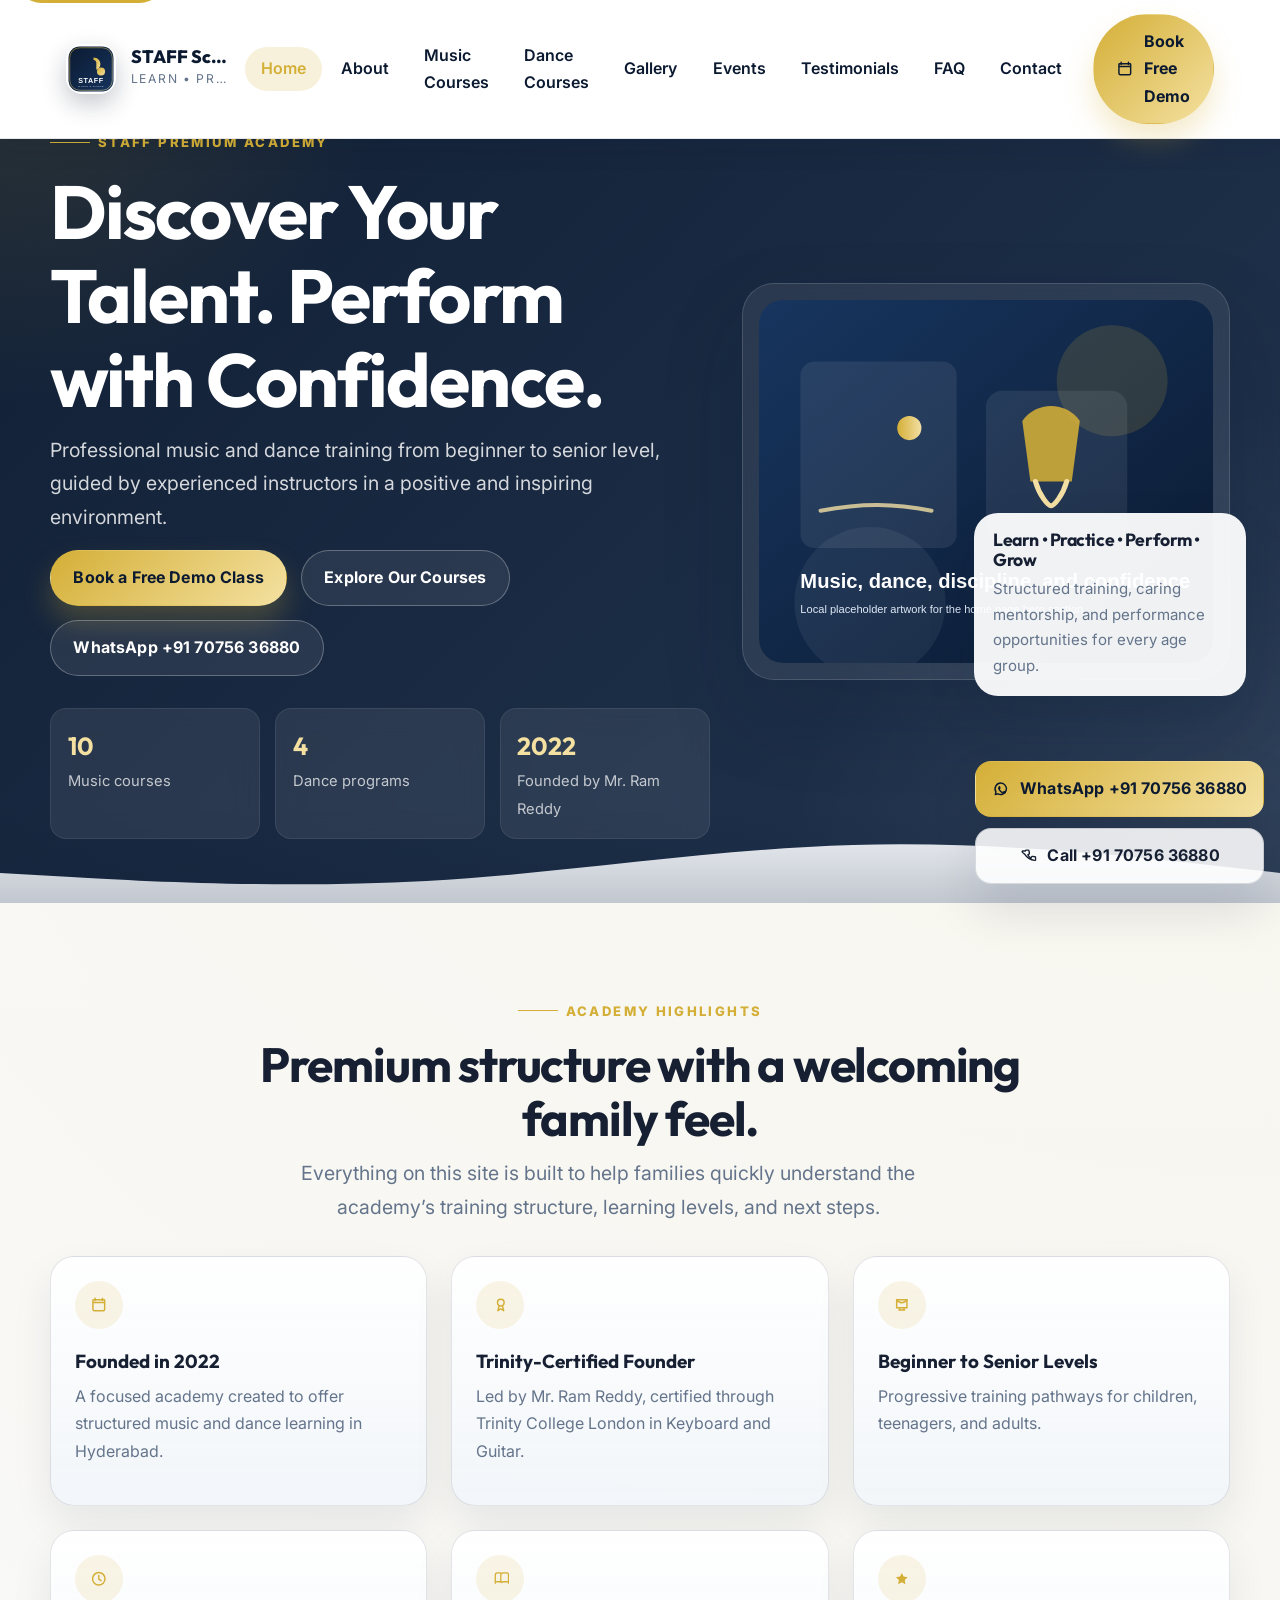
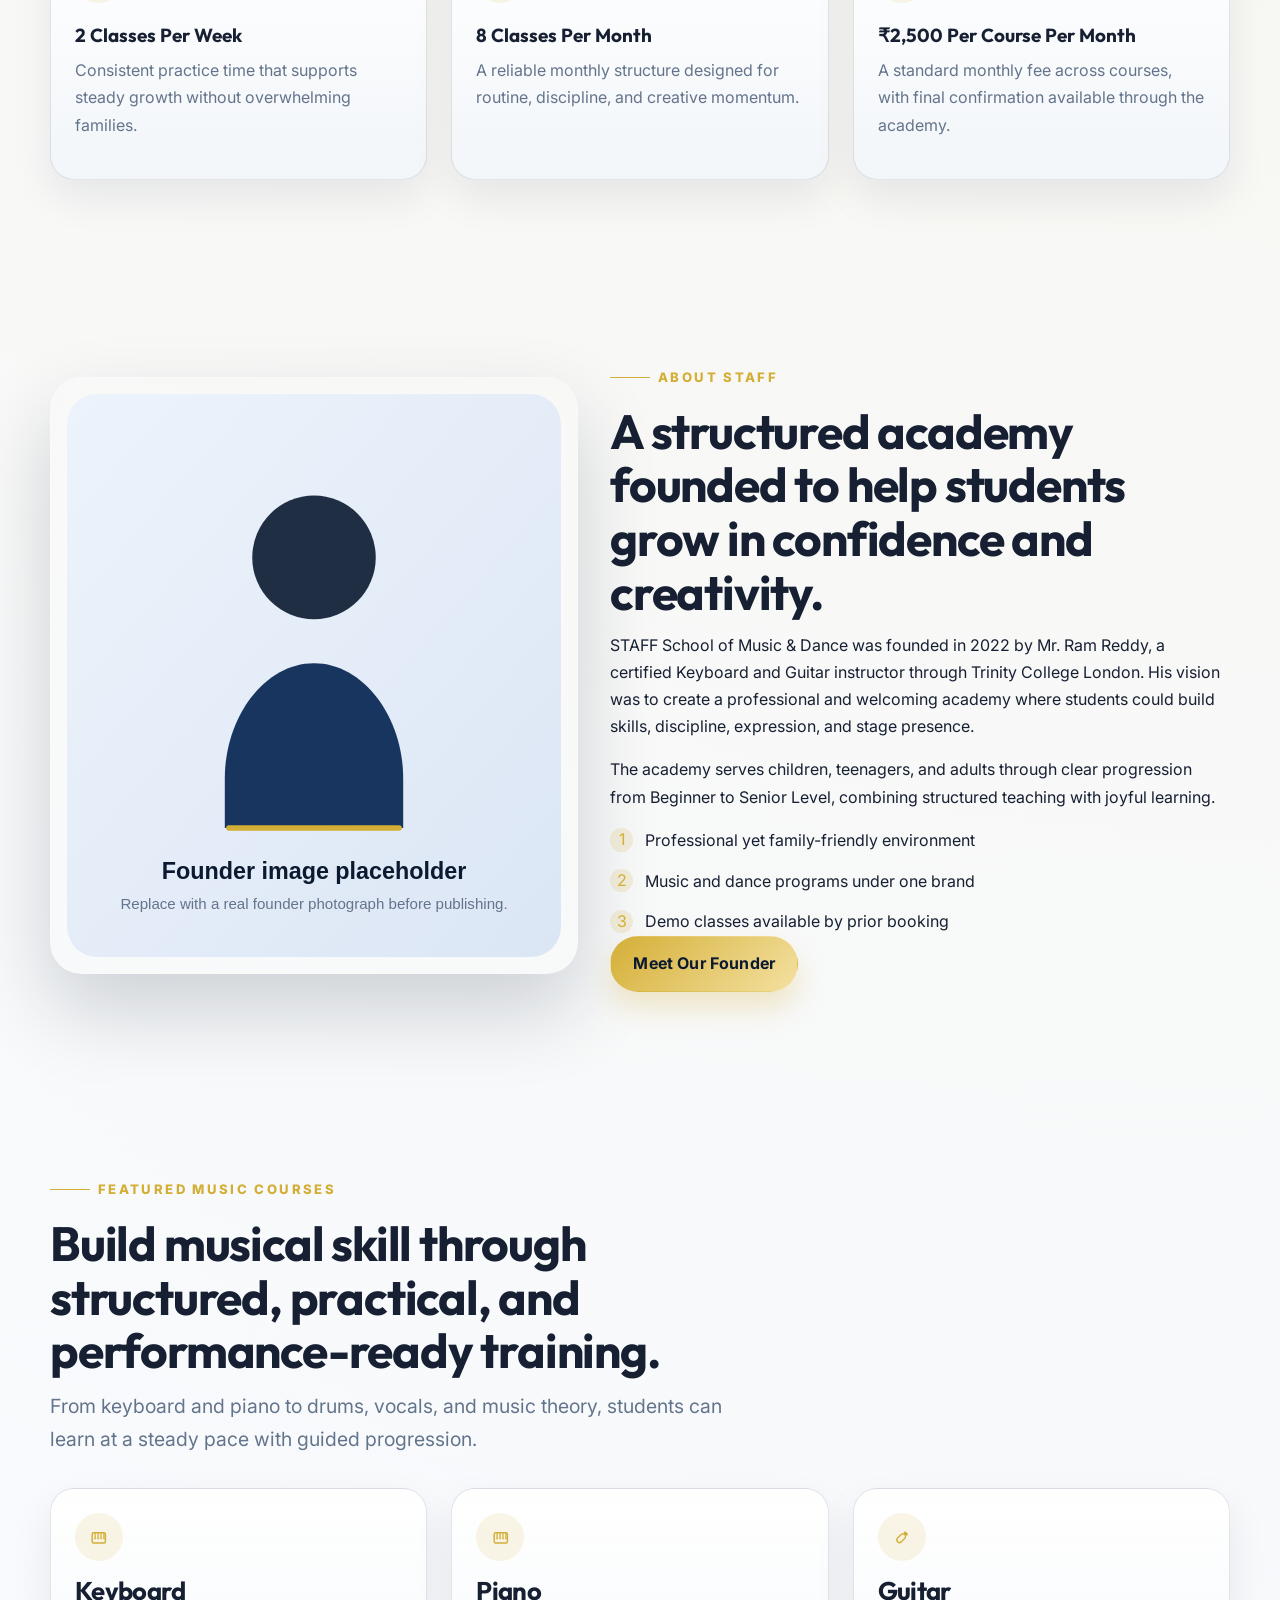
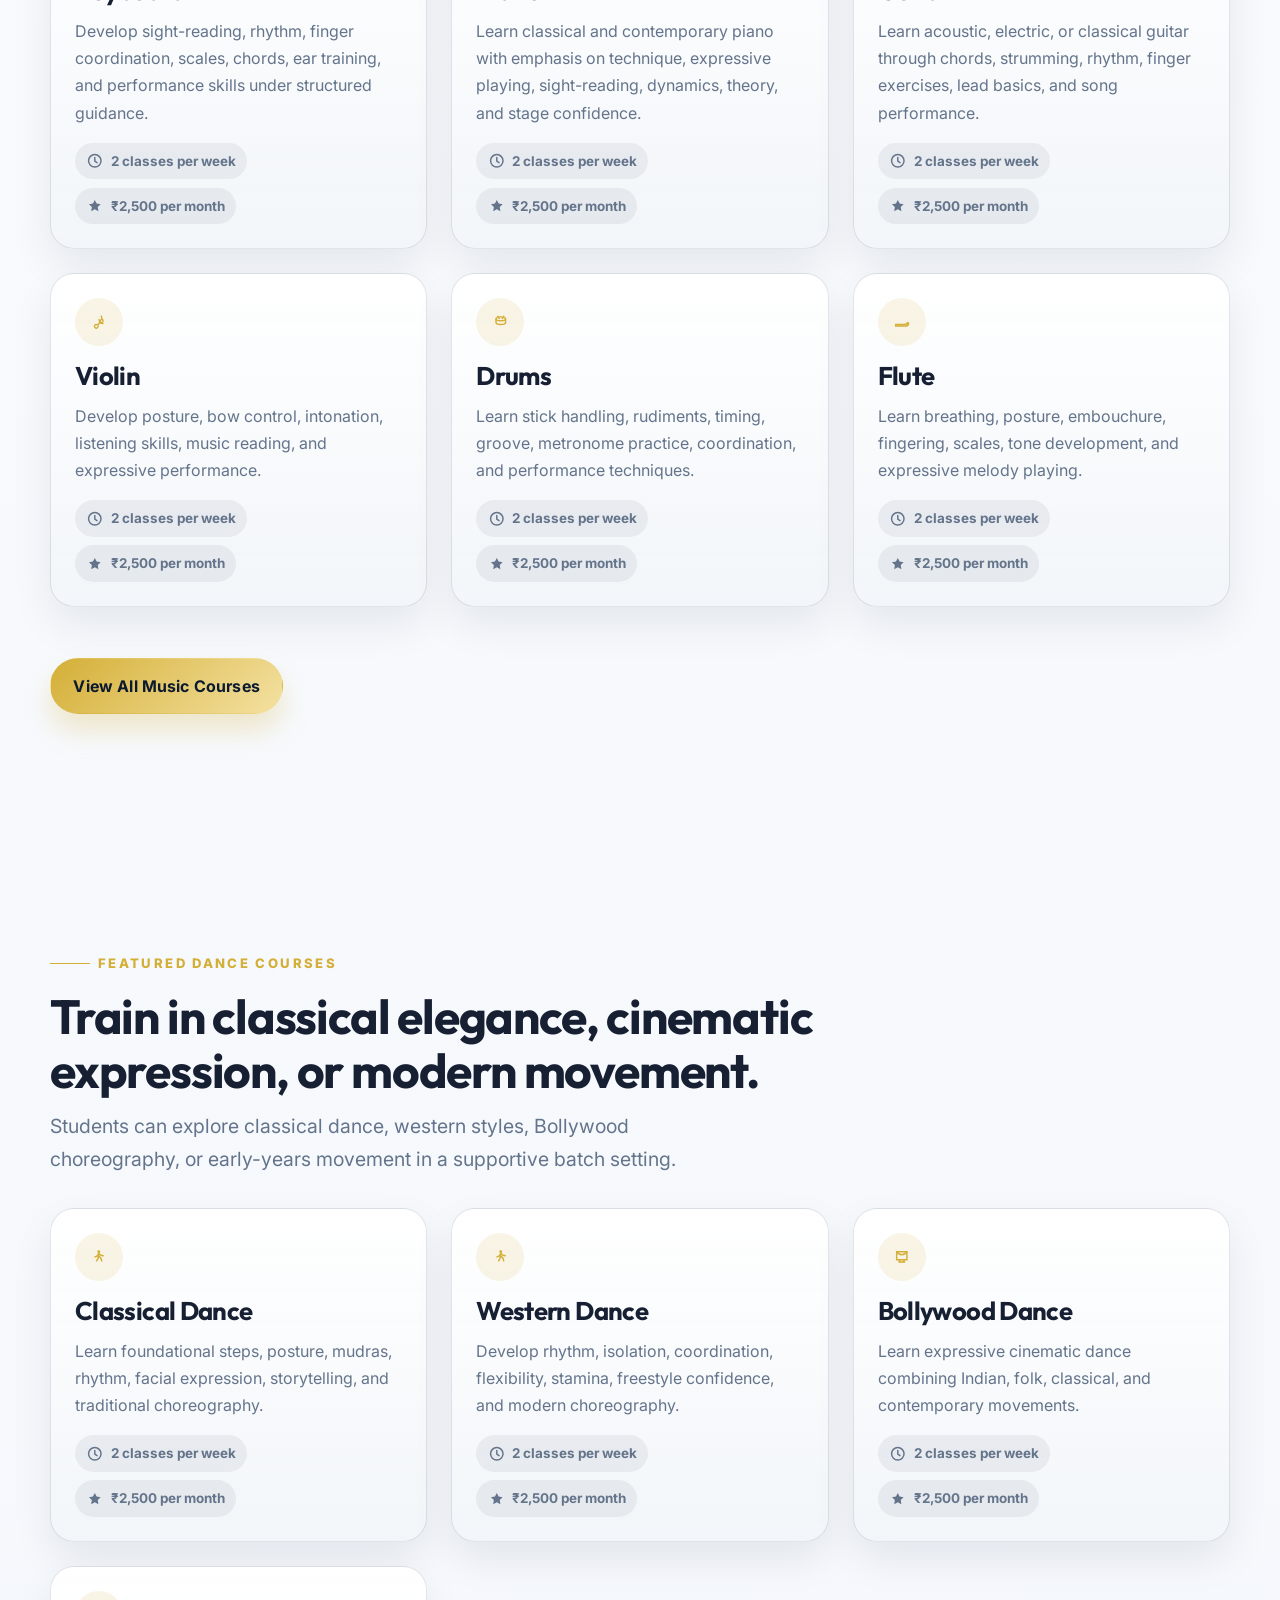
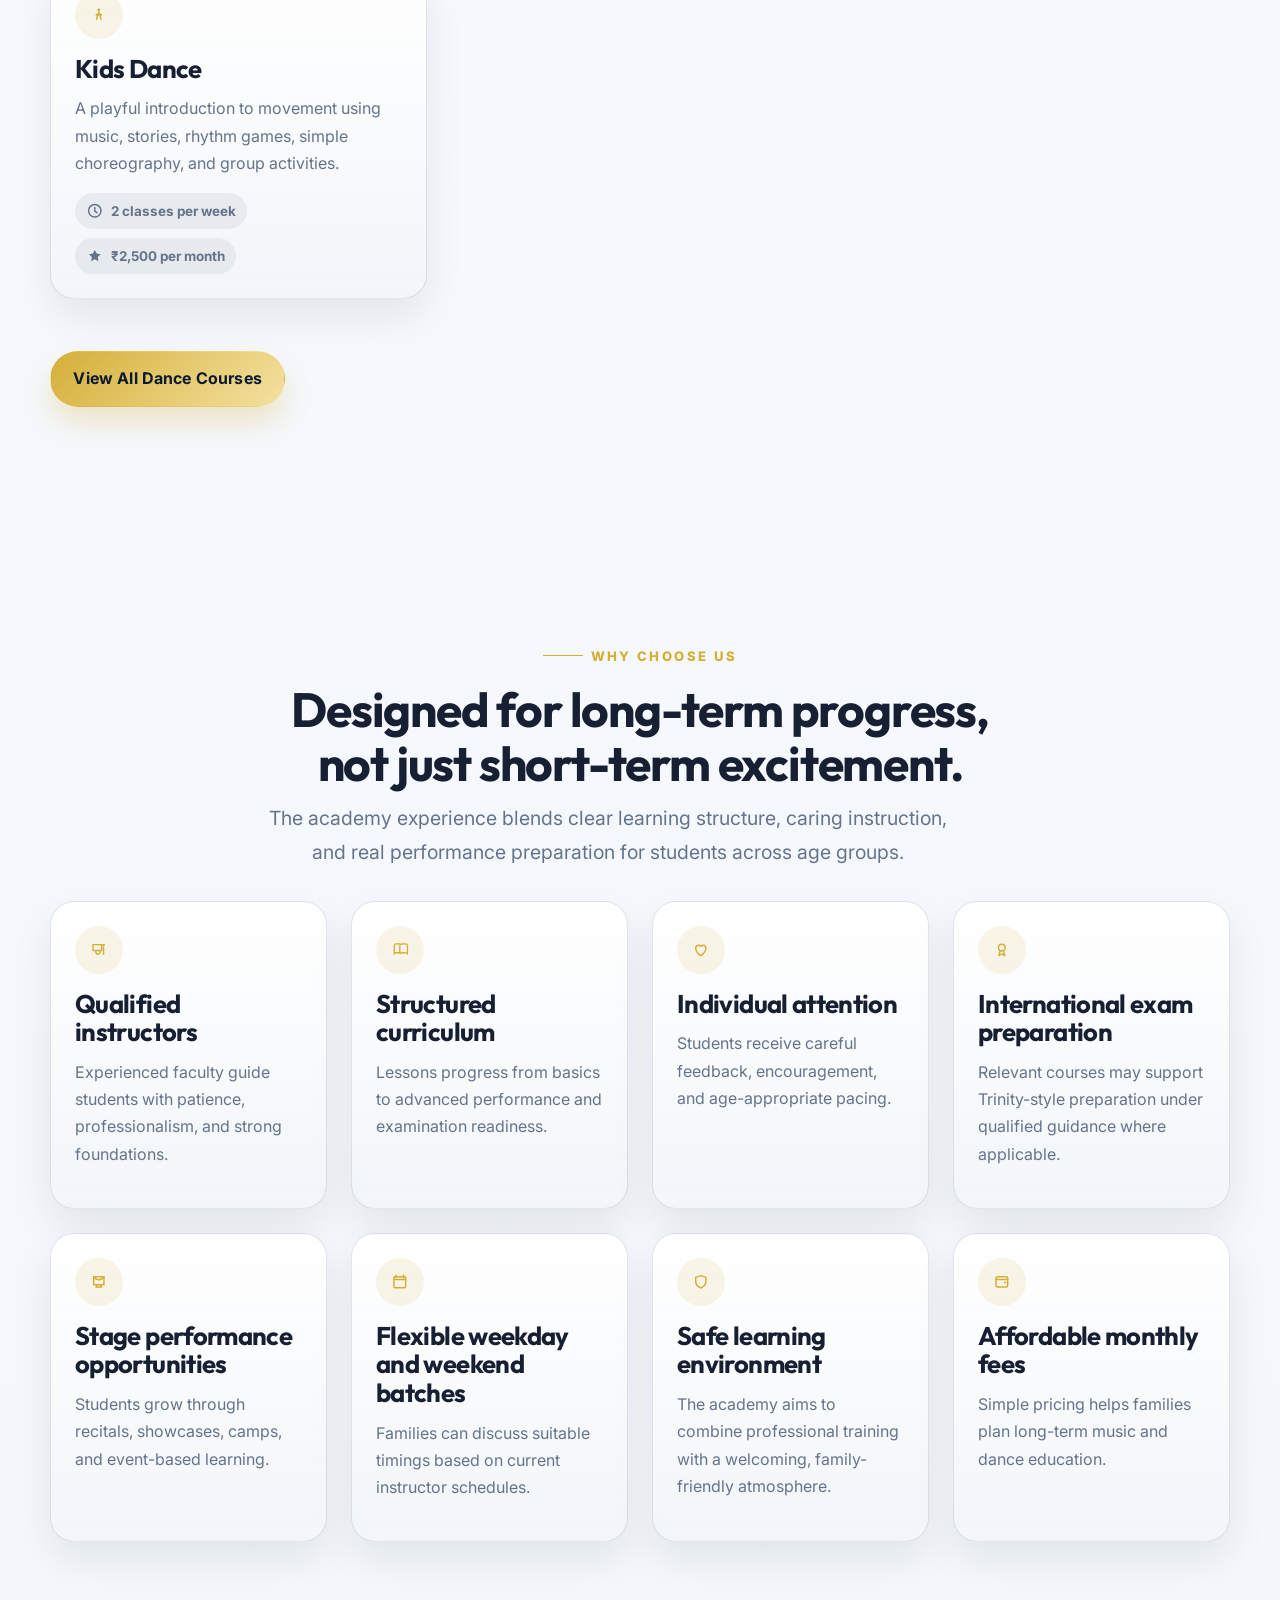
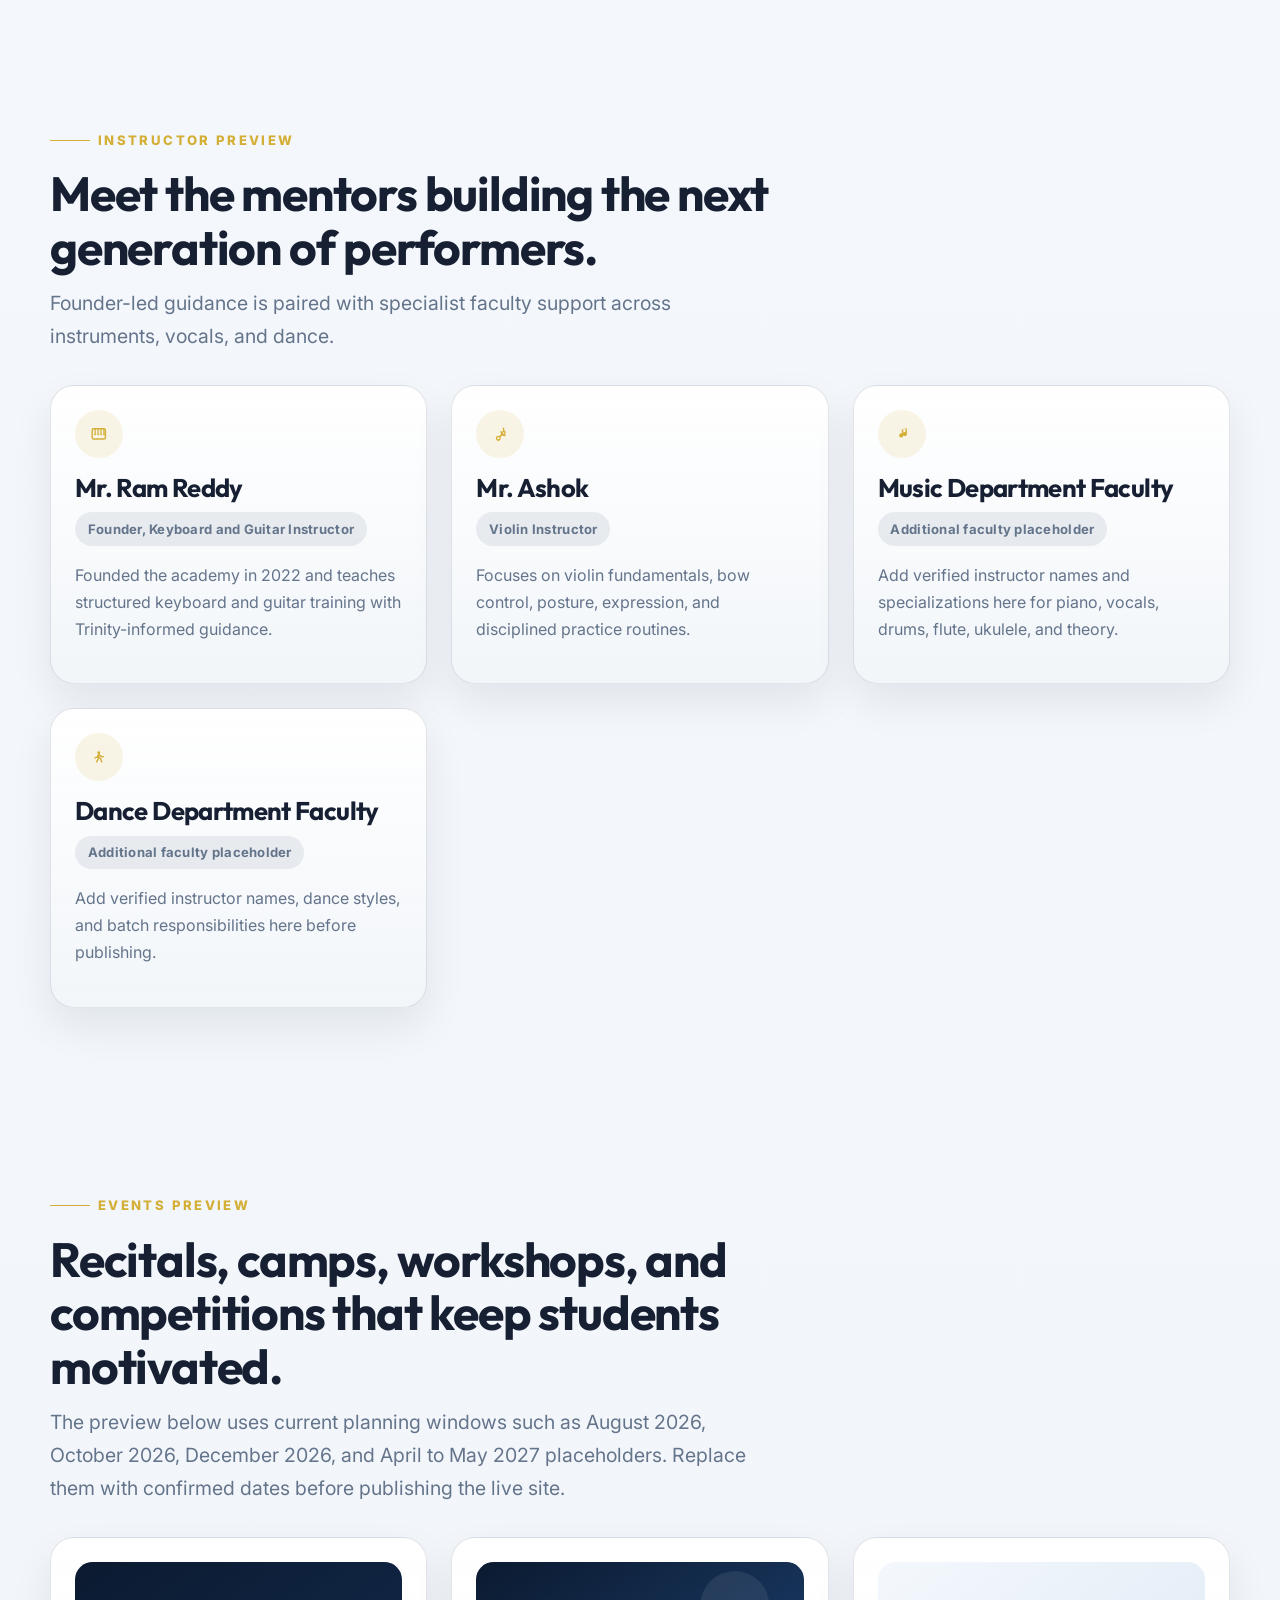
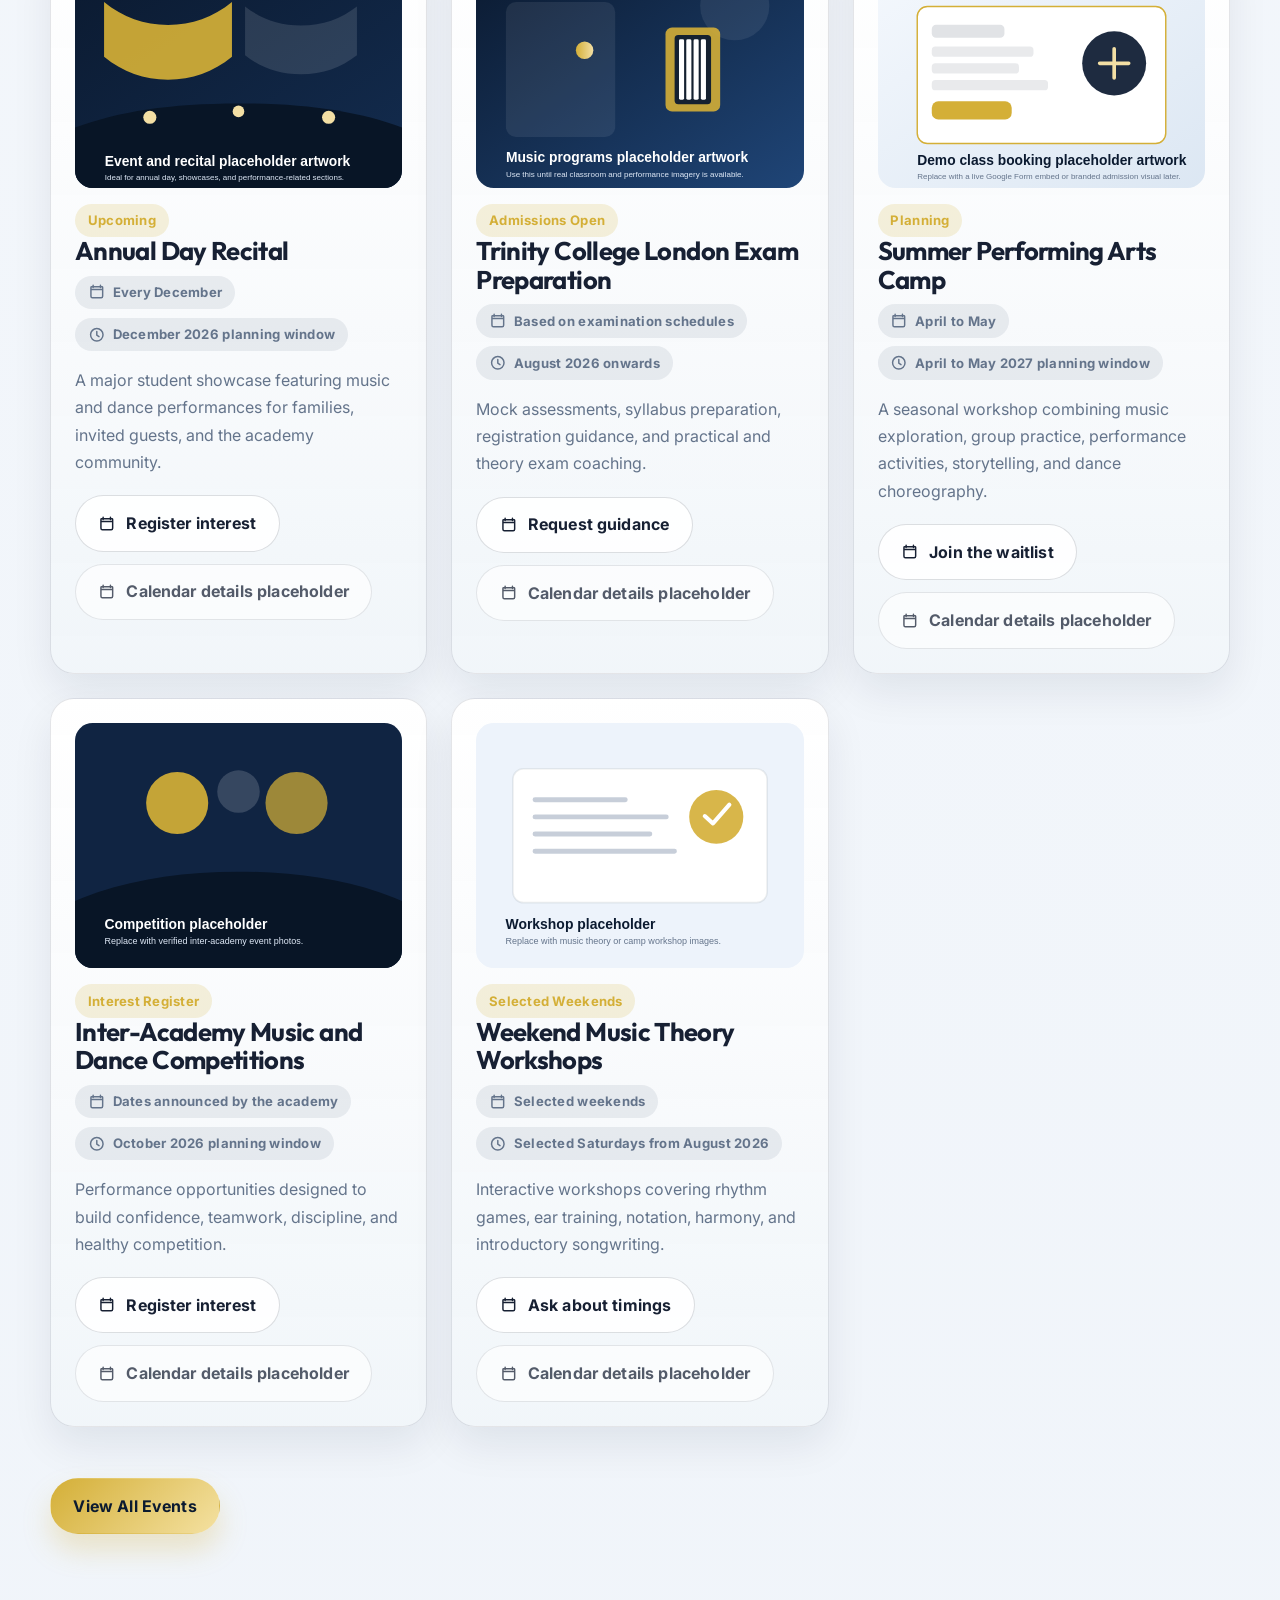
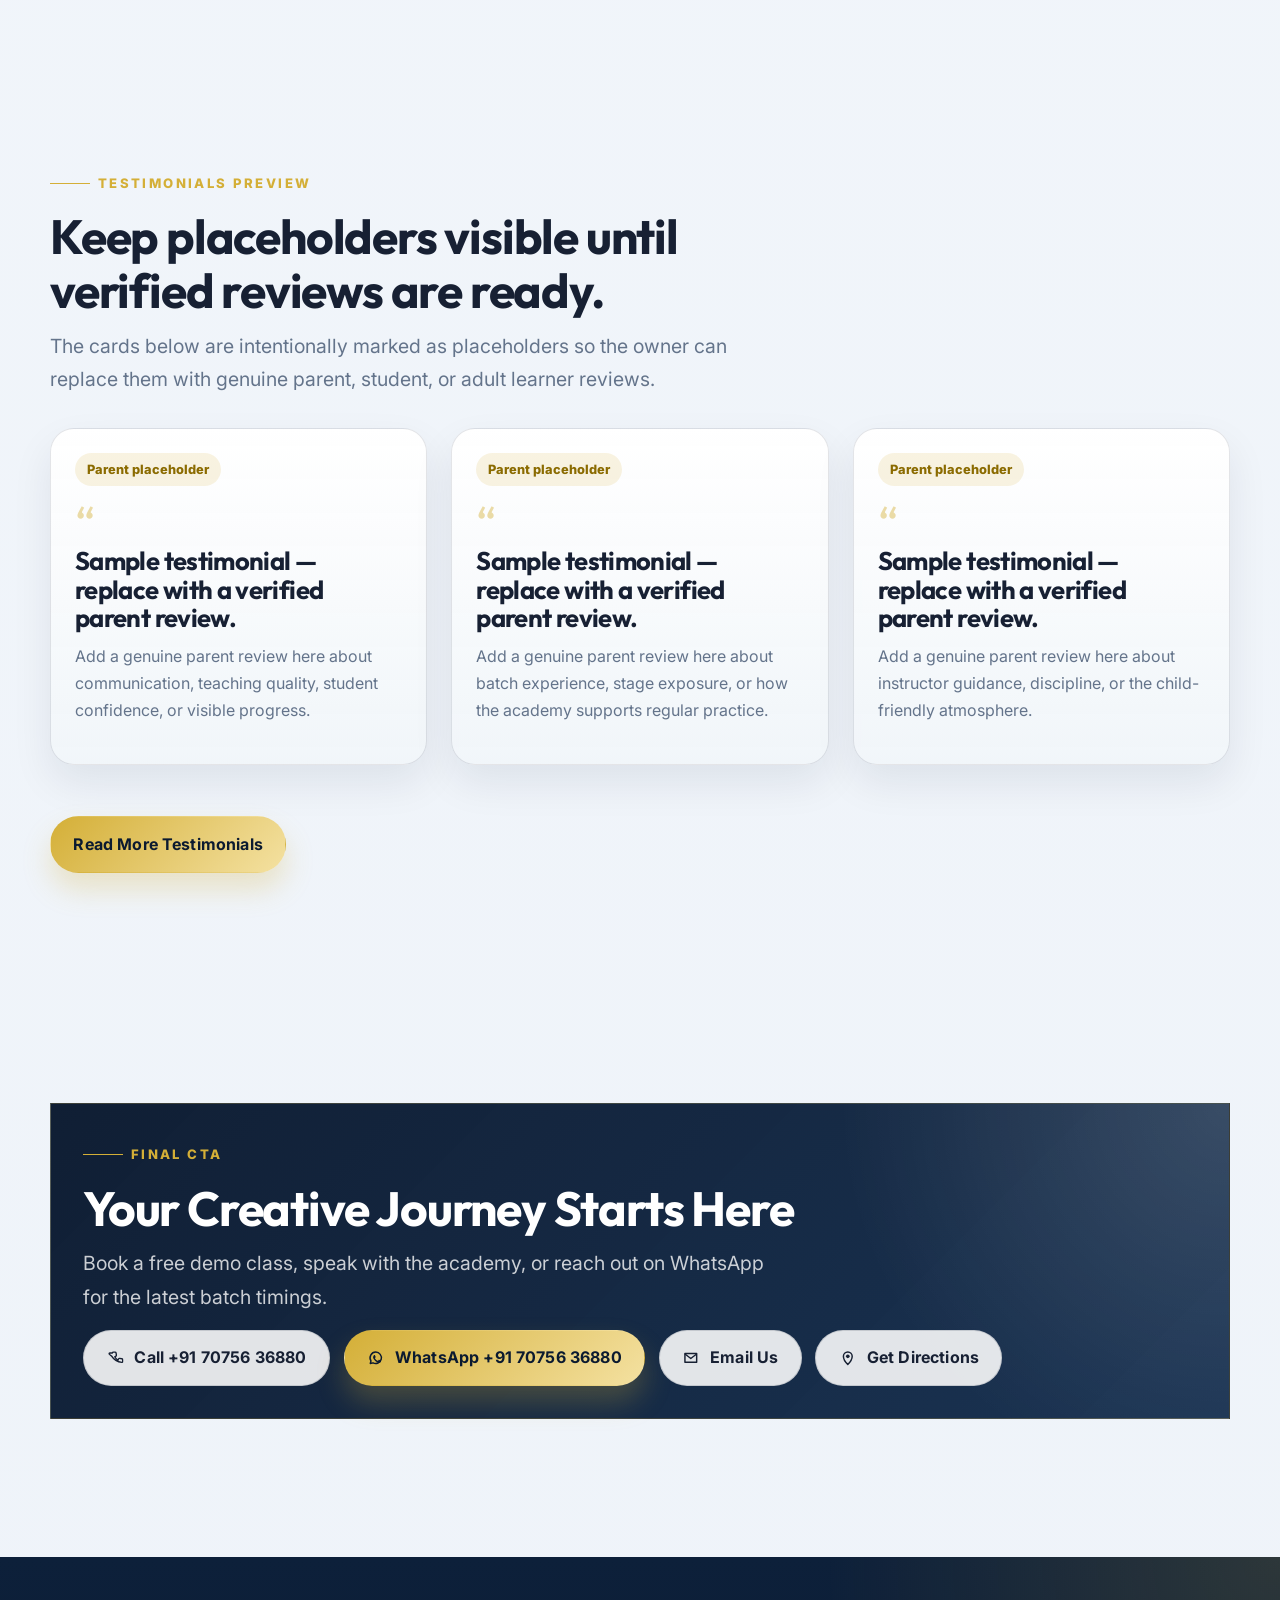
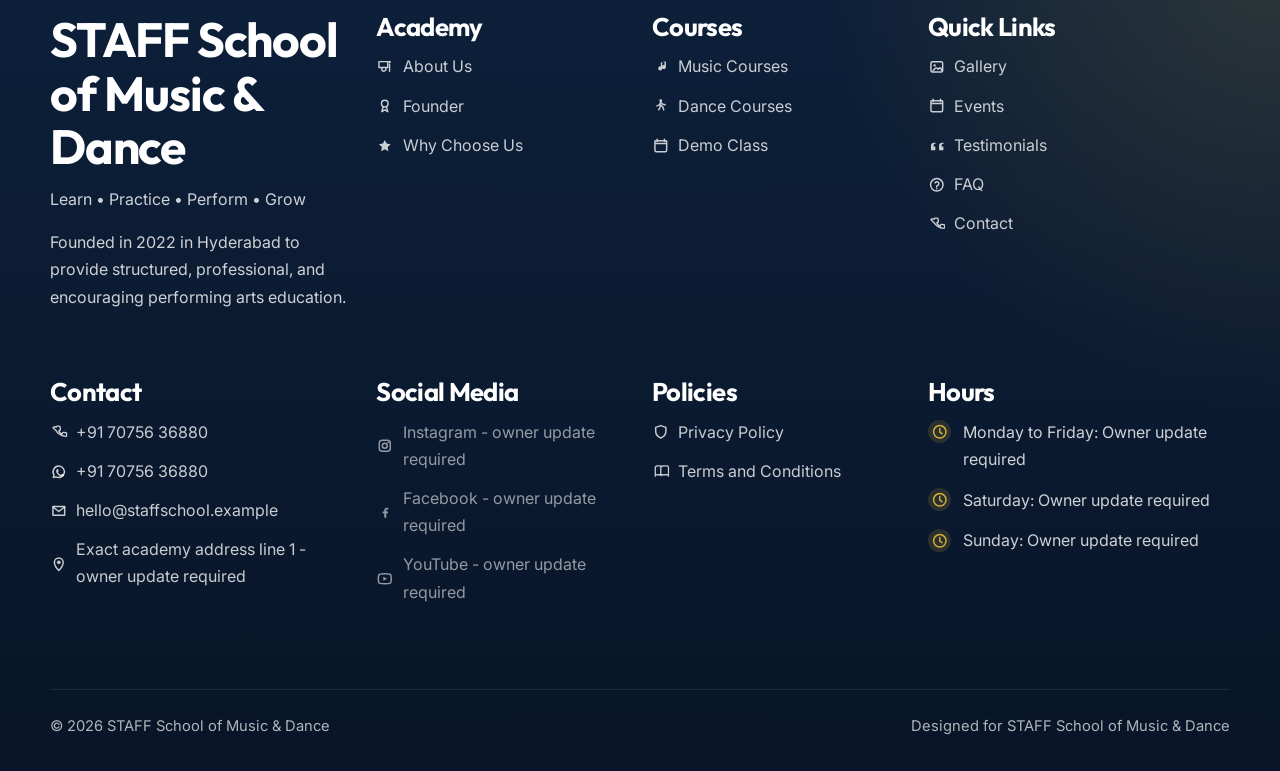
==== commit 0969ea24: "Update call and WhatsApp button numbers" ====
--- a/index.html
+++ b/index.html
@@ -65,7 +65,7 @@
                 >Book a Free Demo Class</a
               >
               <a class="button button-ghost" href="music-courses.html">Explore Our Courses</a>
-              <a class="button button-ghost" data-bind-href="contact.whatsappHref" href="#">WhatsApp Us</a>
+              <a class="button button-ghost" data-bind-href="contact.whatsappHref" data-bind-text="contact.whatsappButtonLabel" href="#">WhatsApp +91 70756 36880</a>
             </div>
             <div class="hero-kpis">
               <div class="hero-kpi">
